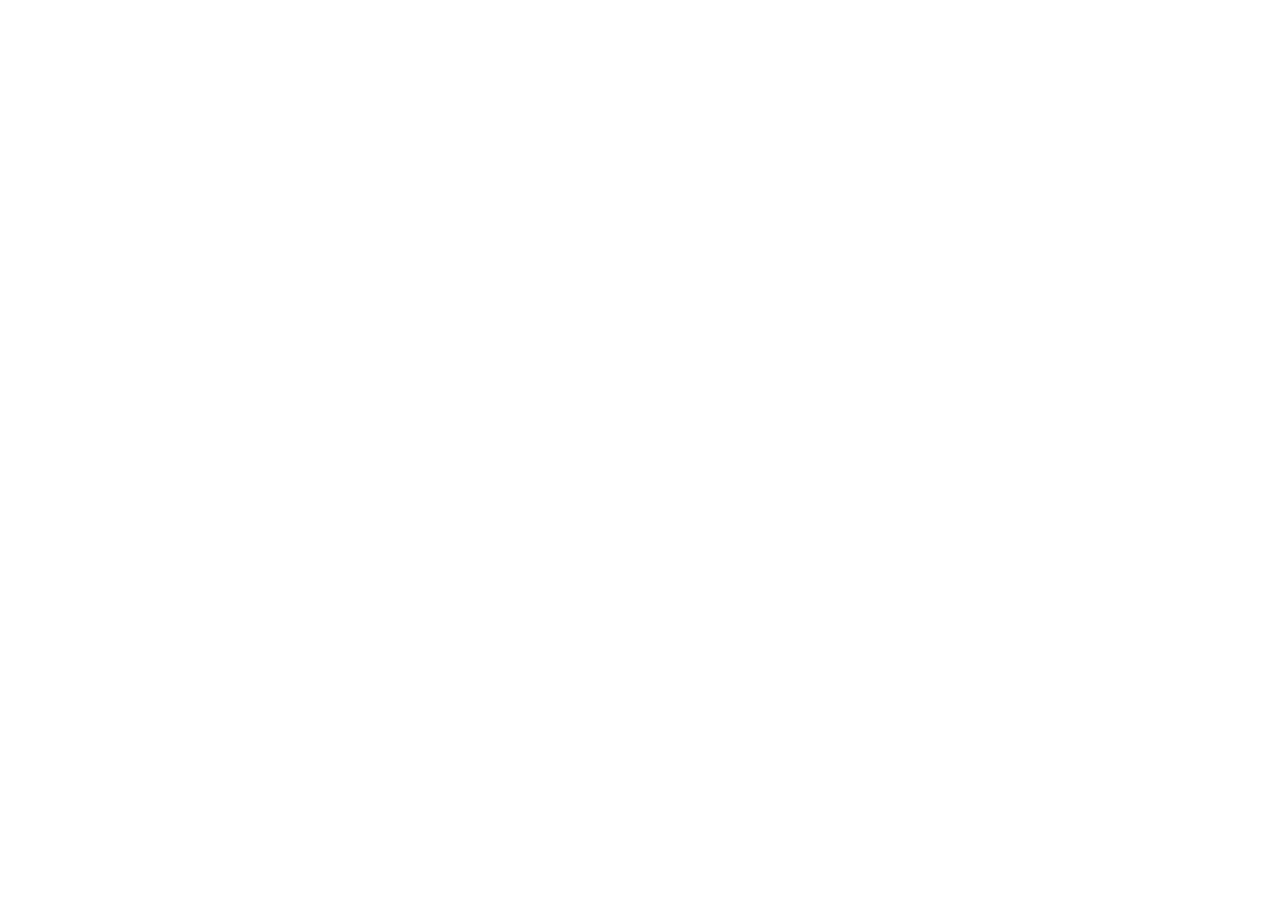
==== index.html @ 8953ec1f "feat: initialize CitaSmart Barber project Set up project structure with React, TypeScript, and Vite." ====
<!doctype html>
<html lang="es" class="scroll-smooth">
  <head>
    <meta charset="UTF-8" />
    <meta name="viewport" content="width=device-width, initial-scale=1.0" />
    <title>CitaSmart Barber - Barbería & Grooming de Autor</title>
    <meta name="description" content="Plantilla web premium de barbería y sistema de reserva guiada en directo con diseño Frosted Glassmorphism, catálogo de grooming y confirmación instantánea." />
    <meta property="og:title" content="CitaSmart Barber - Barbería & Grooming de Autor" />
    <meta property="og:description" content="Plantilla web premium de barbería y sistema de reserva guiada en directo con diseño Frosted Glassmorphism, catálogo de grooming y confirmación instantánea." />
    <meta property="og:type" content="website" />
    <meta name="twitter:card" content="summary_large_image" />
    <link rel="preconnect" href="https://fonts.googleapis.com">
    <link rel="preconnect" href="https://fonts.gstatic.com" crossorigin>
    <link href="https://fonts.googleapis.com/css2?family=Cinzel:wght@500;600;700;800;900&family=Playfair+Display:ital,wght@0,500;0,600;0,700;1,500;1,600&family=Plus+Jakarta+Sans:wght@300;400;500;600;700&display=swap" rel="stylesheet">
  </head>
  <body class="bg-[#08090b] text-[#e5e7eb] antialiased selection:bg-[#d4af37]/30 selection:text-[#fef3c7]">
    <div id="root"></div>
    <script type="module" src="/src/main.tsx"></script>
  </body>
</html>
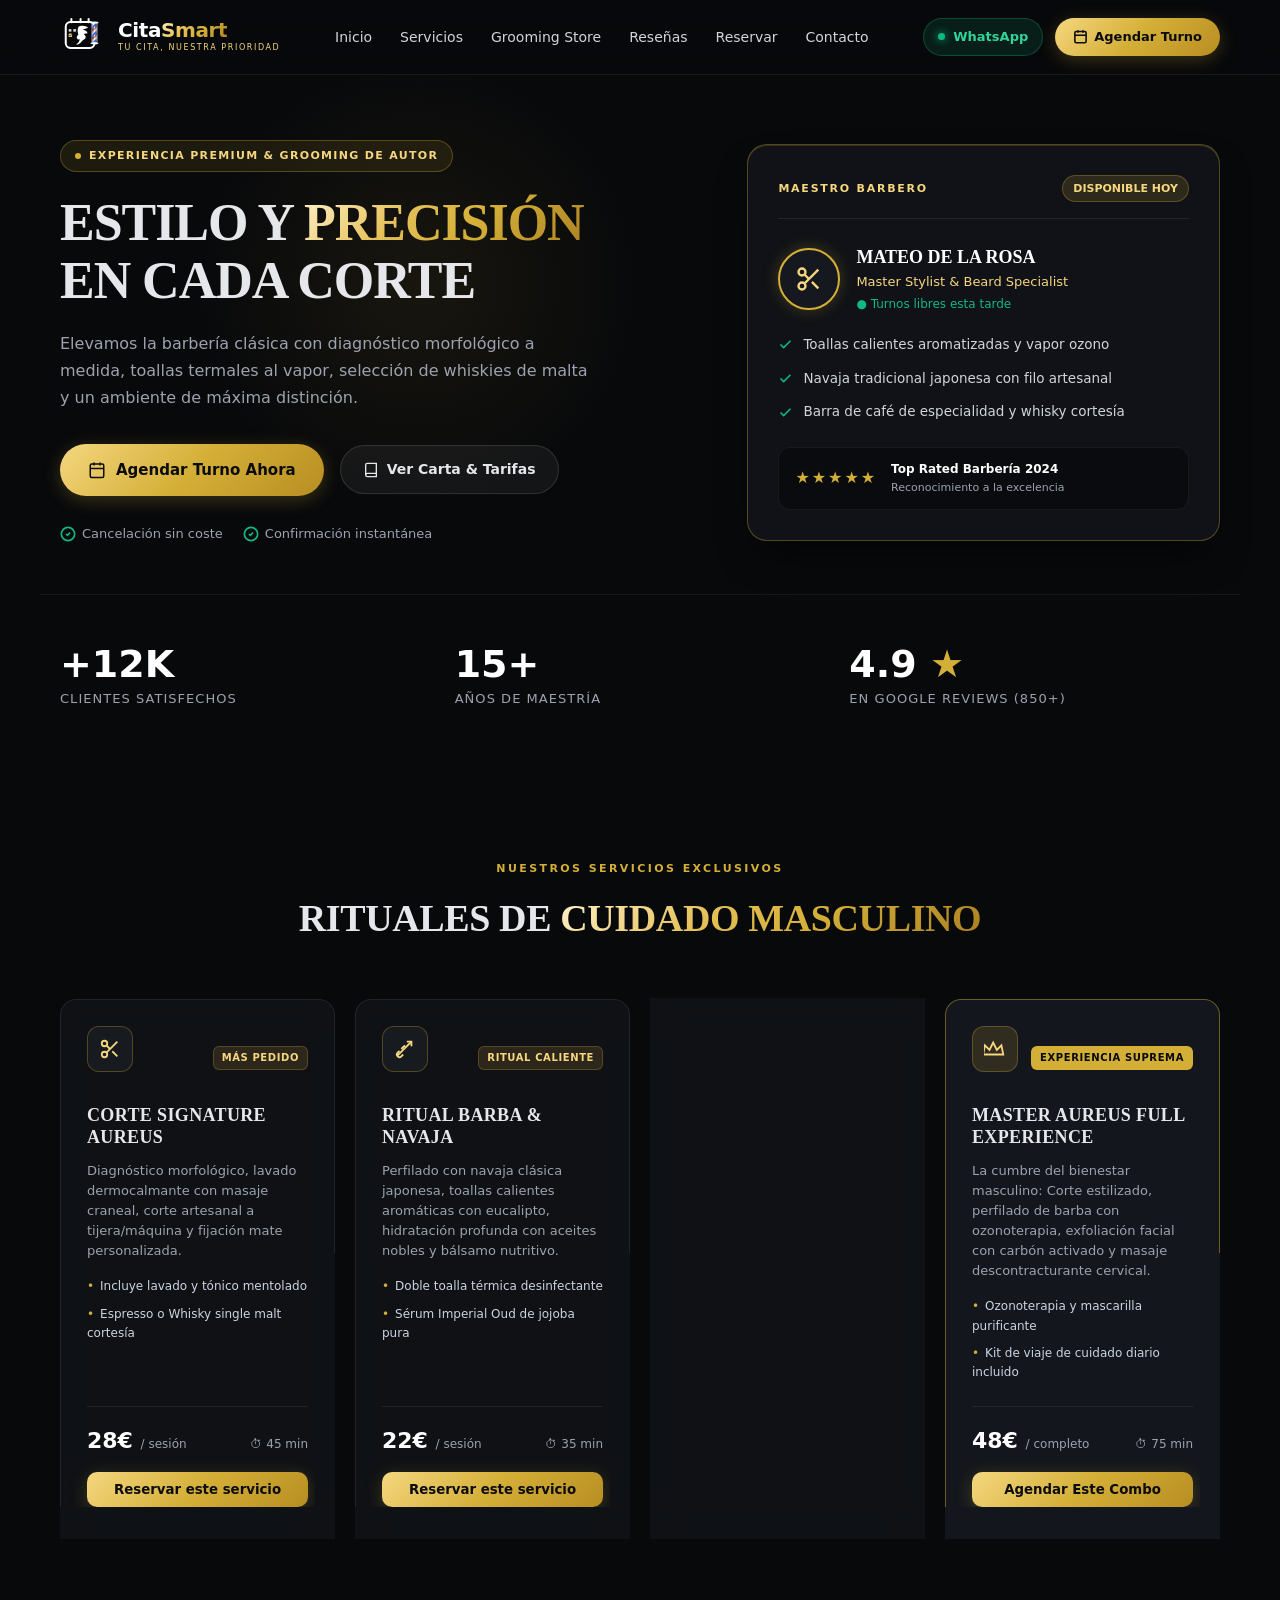
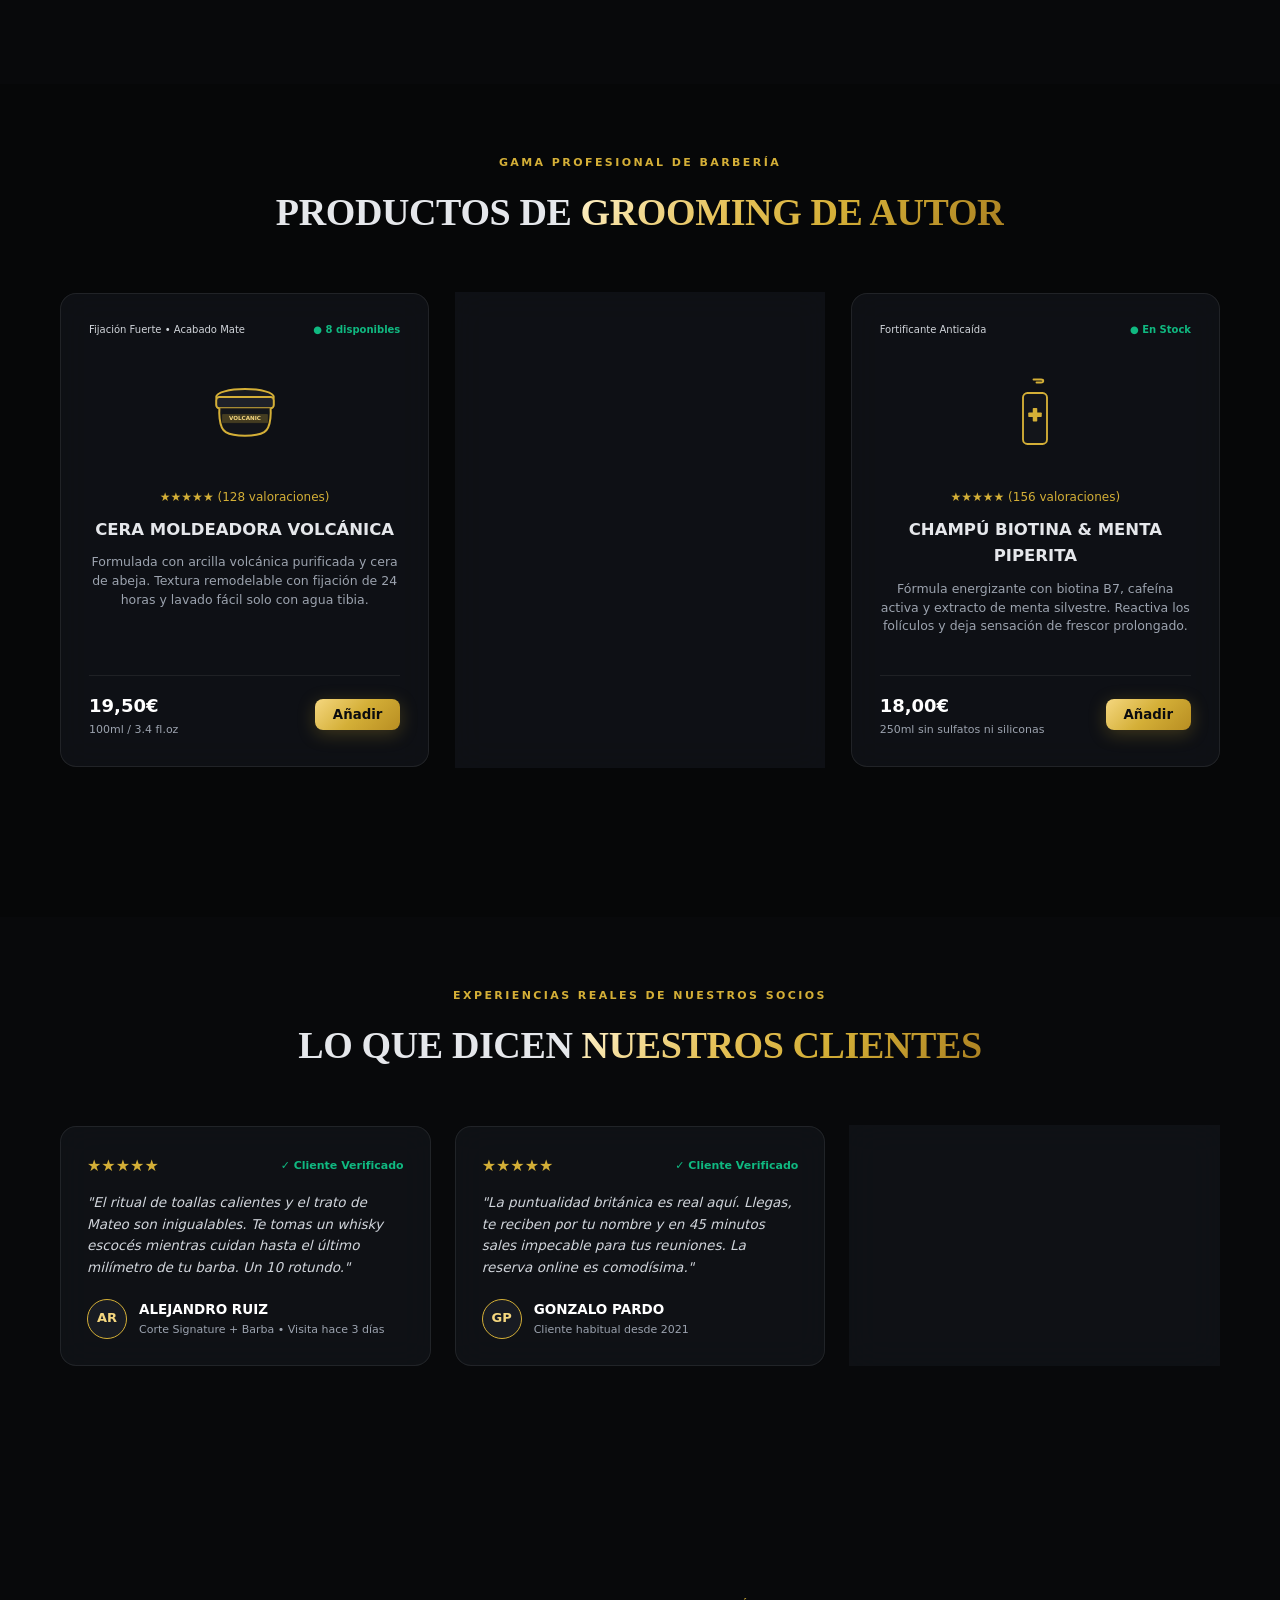
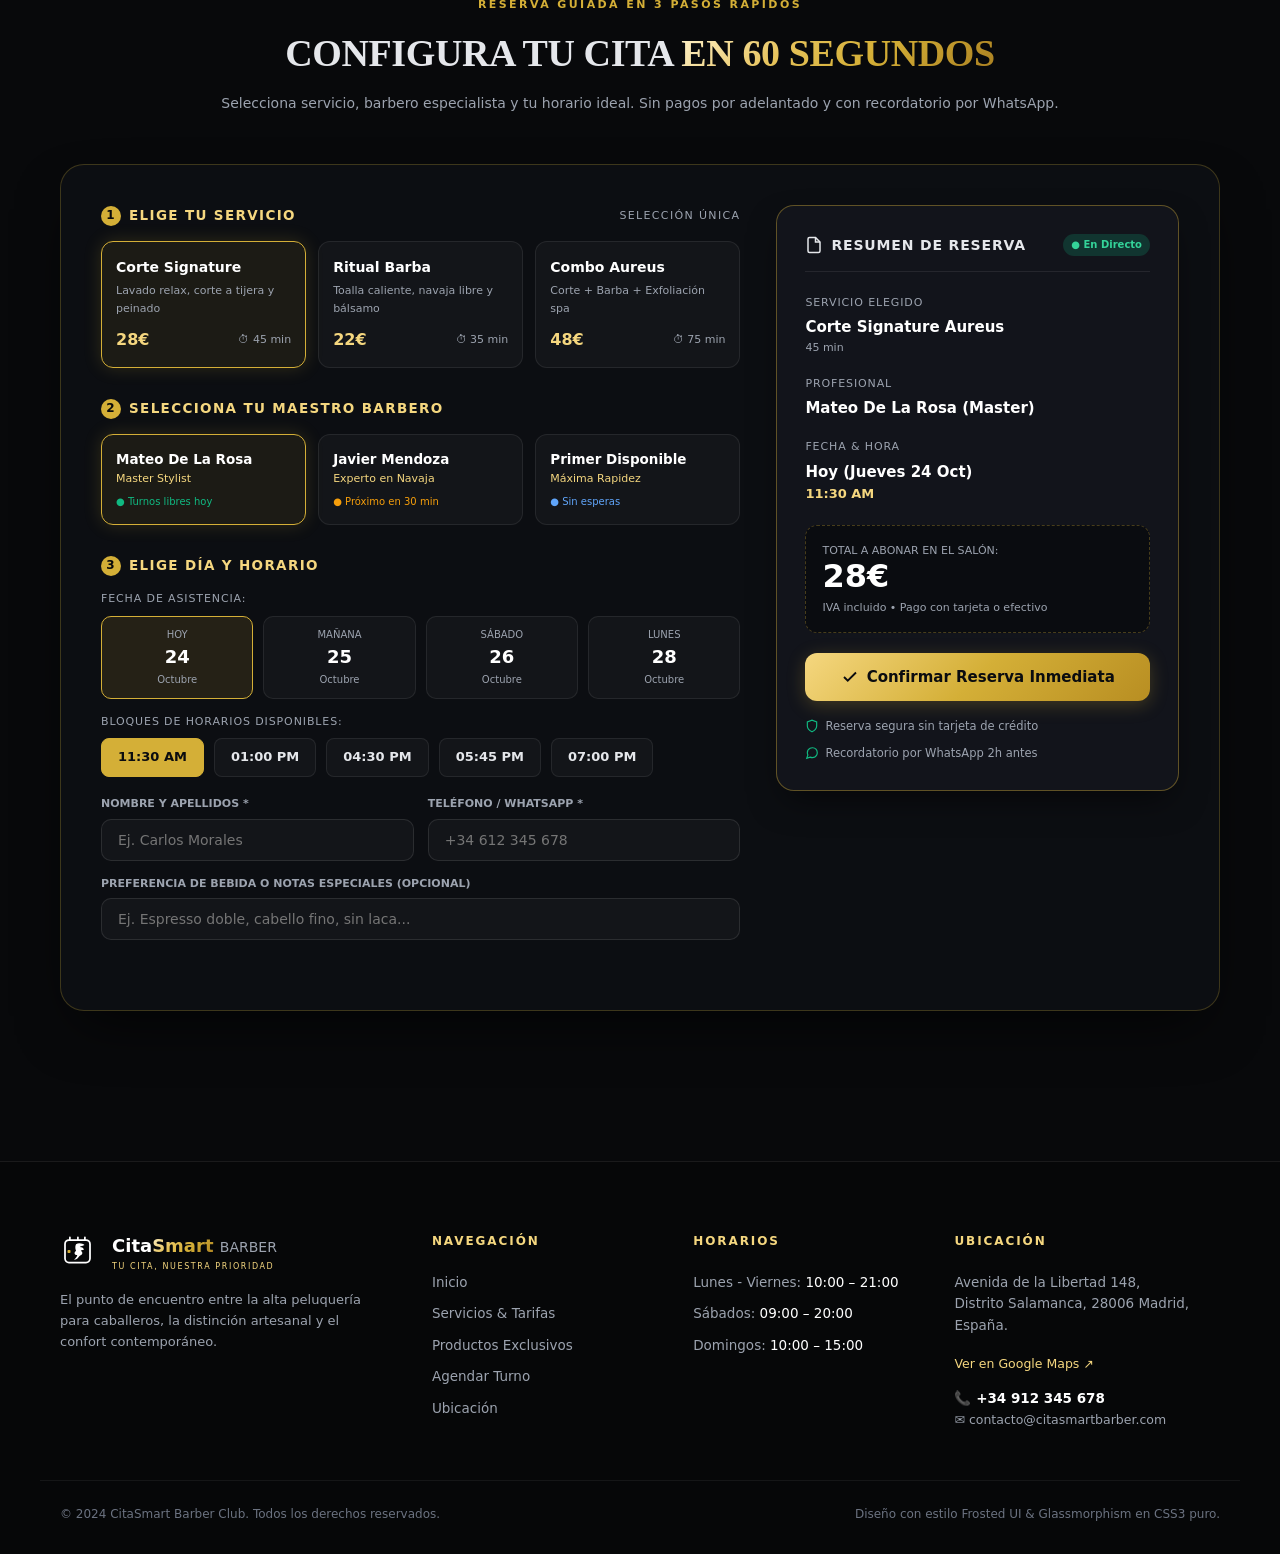
==== commit 09c0c81c: "Update index.html" ====
--- a/index.html
+++ b/index.html
@@ -1,21 +1,1686 @@
-<!doctype html>
+<!DOCTYPE html>
 <html lang="es" class="scroll-smooth">
-  <head>
-    <meta charset="UTF-8" />
-    <meta name="viewport" content="width=device-width, initial-scale=1.0" />
-    <title>CitaSmart Barber - Barbería & Grooming de Autor</title>
-    <meta name="description" content="Plantilla web premium de barbería y sistema de reserva guiada en directo con diseño Frosted Glassmorphism, catálogo de grooming y confirmación instantánea." />
-    <meta property="og:title" content="CitaSmart Barber - Barbería & Grooming de Autor" />
-    <meta property="og:description" content="Plantilla web premium de barbería y sistema de reserva guiada en directo con diseño Frosted Glassmorphism, catálogo de grooming y confirmación instantánea." />
-    <meta property="og:type" content="website" />
-    <meta name="twitter:card" content="summary_large_image" />
-    <link rel="preconnect" href="https://fonts.googleapis.com">
-    <link rel="preconnect" href="https://fonts.gstatic.com" crossorigin>
-    <link href="https://fonts.googleapis.com/css2?family=Cinzel:wght@500;600;700;800;900&family=Playfair+Display:ital,wght@0,500;0,600;0,700;1,500;1,600&family=Plus+Jakarta+Sans:wght@300;400;500;600;700&display=swap" rel="stylesheet">
-  </head>
-  <body class="bg-[#08090b] text-[#e5e7eb] antialiased selection:bg-[#d4af37]/30 selection:text-[#fef3c7]">
-    <div id="root"></div>
-    <script type="module" src="/src/main.tsx"></script>
-  </body>
+<head>
+  <meta charset="UTF-8" />
+  <meta name="viewport" content="width=device-width, initial-scale=1.0" />
+  <title>CitaSmart Barber - Barbería & Grooming de Autor</title>
+  <meta name="description" content="Plantilla web premium de barbería y sistema de reserva guiada en directo con diseño Frosted Glassmorphism, catálogo de grooming y confirmación instantánea." />
+
+  <!-- Google Fonts -->
+  <link rel="preconnect" href="https://fonts.googleapis.com">
+  <link rel="preconnect" href="https://fonts.gstatic.com" crossorigin>
+  <link href="https://fonts.googleapis.com/css2?family=Cinzel:wght@600;700;800&family=Playfair+Display:ital,wght@0,600;0,700;1,600&family=Plus+Jakarta+Sans:wght@300;400;500;600;700&display=swap" rel="stylesheet">
+
+  <style>
+    /* CSS Reset & Base */
+    *, *::before, *::after {
+      box-sizing: border-box;
+      margin: 0;
+      padding: 0;
+    }
+
+    :root {
+      --bg-dark: #08090b;
+      --card-bg: rgba(18, 20, 26, 0.75);
+      --card-border: rgba(255, 255, 255, 0.08);
+      --gold-primary: #d4af37;
+      --gold-light: #f5d77f;
+      --gold-dark: #aa8021;
+      --gold-border: rgba(212, 175, 55, 0.28);
+      --gold-glow: rgba(212, 175, 55, 0.2);
+      --text-main: #e5e7eb;
+      --text-muted: #9ca3af;
+      --accent-green: #10b981;
+    }
+
+    body {
+      background-color: var(--bg-dark);
+      color: var(--text-main);
+      font-family: 'Plus Jakarta Sans', system-ui, -apple-system, sans-serif;
+      line-height: 1.6;
+      overflow-x: hidden;
+      selection-background-color: rgba(212, 175, 55, 0.3);
+    }
+
+    h1, h2, h3, .font-serif {
+      font-family: 'Playfair Display', Georgia, serif;
+    }
+
+    .font-cinzel {
+      font-family: 'Cinzel', serif;
+    }
+
+    a {
+      color: inherit;
+      text-decoration: none;
+    }
+
+    button, input, select, textarea {
+      font-family: inherit;
+    }
+
+    /* Layout Containers */
+    .container {
+      width: 100%;
+      max-width: 1200px;
+      margin-left: auto;
+      margin-right: auto;
+      padding-left: 20px;
+      padding-right: 20px;
+    }
+
+    /* Gradients & Luxury Accents */
+    .text-gold {
+      color: var(--gold-light);
+    }
+
+    .text-gold-gradient {
+      background: linear-gradient(135deg, #fff2cc 0%, #e5c158 35%, #d4af37 60%, #aa8021 100%);
+      -webkit-background-clip: text;
+      -webkit-text-fill-color: transparent;
+    }
+
+    .bg-gold-btn {
+      background: linear-gradient(135deg, #f5d77f 0%, #d4af37 50%, #b88e22 100%);
+      color: #0b0c0f;
+      font-weight: 700;
+      transition: all 0.25s ease;
+      box-shadow: 0 4px 18px rgba(212, 175, 55, 0.25);
+    }
+    .bg-gold-btn:hover {
+      background: linear-gradient(135deg, #fae29c 0%, #e2be4b 50%, #c99c27 100%);
+      transform: translateY(-2px);
+      box-shadow: 0 8px 24px rgba(212, 175, 55, 0.4);
+    }
+
+    .glass-card {
+      background: var(--card-bg);
+      backdrop-filter: blur(16px);
+      -webkit-backdrop-filter: blur(16px);
+      border: 1px solid var(--card-border);
+      border-radius: 16px;
+      transition: all 0.3s cubic-bezier(0.16, 1, 0.3, 1);
+    }
+    .glass-card:hover {
+      border-color: rgba(212, 175, 55, 0.3);
+      box-shadow: 0 10px 30px -10px rgba(0, 0, 0, 0.8), 0 0 20px -5px rgba(212, 175, 55, 0.15);
+    }
+
+    .glass-card-active {
+      background: rgba(26, 29, 38, 0.85);
+      border: 1px solid rgba(212, 175, 55, 0.7);
+      box-shadow: 0 0 25px -4px rgba(212, 175, 55, 0.28);
+    }
+
+    /* Navigation */
+    .navbar {
+      position: fixed;
+      top: 0;
+      left: 0;
+      right: 0;
+      z-index: 100;
+      background: rgba(8, 9, 11, 0.82);
+      backdrop-filter: blur(18px);
+      -webkit-backdrop-filter: blur(18px);
+      border-bottom: 1px solid rgba(255, 255, 255, 0.07);
+      padding: 14px 0;
+    }
+
+    .nav-inner {
+      display: flex;
+      align-items: center;
+      justify-content: space-between;
+      gap: 20px;
+    }
+
+    .nav-links {
+      display: flex;
+      align-items: center;
+      gap: 28px;
+      list-style: none;
+    }
+
+    .nav-links a {
+      font-size: 14px;
+      font-weight: 500;
+      color: #d1d5db;
+      transition: color 0.2s;
+    }
+    .nav-links a:hover {
+      color: var(--gold-light);
+    }
+
+    .nav-actions {
+      display: flex;
+      align-items: center;
+      gap: 12px;
+    }
+
+    .whatsapp-pill {
+      display: inline-flex;
+      align-items: center;
+      gap: 8px;
+      padding: 8px 14px;
+      background: rgba(16, 185, 129, 0.12);
+      border: 1px solid rgba(16, 185, 129, 0.3);
+      border-radius: 9999px;
+      color: #34d399;
+      font-size: 13px;
+      font-weight: 600;
+      transition: all 0.2s;
+    }
+    .whatsapp-pill:hover {
+      background: rgba(16, 185, 129, 0.2);
+      border-color: rgba(16, 185, 129, 0.5);
+    }
+
+    .nav-cta-btn {
+      padding: 9px 18px;
+      border-radius: 9999px;
+      font-size: 13px;
+      cursor: pointer;
+      display: inline-flex;
+      align-items: center;
+      gap: 6px;
+      border: none;
+    }
+
+    /* Hero Section */
+    .hero-section {
+      padding-top: 140px;
+      padding-bottom: 80px;
+      position: relative;
+    }
+
+    .hero-glow-bg {
+      position: absolute;
+      top: 60px;
+      left: 15%;
+      width: 450px;
+      height: 450px;
+      background: radial-gradient(circle, rgba(212, 175, 55, 0.08) 0%, transparent 70%);
+      pointer-events: none;
+      z-index: 0;
+    }
+
+    .hero-grid {
+      display: grid;
+      grid-template-columns: 1.15fr 0.85fr;
+      gap: 48px;
+      align-items: center;
+      position: relative;
+      z-index: 1;
+    }
+
+    .badge-pill {
+      display: inline-flex;
+      align-items: center;
+      gap: 8px;
+      padding: 6px 14px;
+      background: rgba(212, 175, 55, 0.1);
+      border: 1px solid rgba(212, 175, 55, 0.3);
+      border-radius: 9999px;
+      font-size: 11px;
+      letter-spacing: 0.12em;
+      text-transform: uppercase;
+      font-weight: 700;
+      color: var(--gold-light);
+      margin-bottom: 22px;
+    }
+
+    .hero-title {
+      font-size: 52px;
+      line-height: 1.12;
+      font-weight: 700;
+      letter-spacing: -0.02em;
+      margin-bottom: 20px;
+      text-transform: uppercase;
+    }
+
+    .hero-subtitle {
+      font-size: 16px;
+      color: #9ca3af;
+      line-height: 1.7;
+      margin-bottom: 32px;
+      max-width: 540px;
+    }
+
+    .hero-actions {
+      display: flex;
+      flex-wrap: wrap;
+      align-items: center;
+      gap: 16px;
+      margin-bottom: 28px;
+    }
+
+    .btn-secondary {
+      background: rgba(255, 255, 255, 0.05);
+      border: 1px solid rgba(255, 255, 255, 0.12);
+      color: #e5e7eb;
+      padding: 12px 22px;
+      border-radius: 9999px;
+      font-size: 14px;
+      font-weight: 600;
+      display: inline-flex;
+      align-items: center;
+      gap: 8px;
+      transition: all 0.2s;
+      cursor: pointer;
+    }
+    .btn-secondary:hover {
+      background: rgba(255, 255, 255, 0.1);
+      border-color: rgba(212, 175, 55, 0.4);
+    }
+
+    .hero-guarantees {
+      display: flex;
+      flex-wrap: wrap;
+      gap: 20px;
+      font-size: 13px;
+      color: #9ca3af;
+    }
+    .hero-guarantees span {
+      display: inline-flex;
+      align-items: center;
+      gap: 6px;
+    }
+
+    /* Featured Barber Hero Card */
+    .barber-hero-card {
+      background: rgba(18, 20, 26, 0.85);
+      border: 1px solid rgba(212, 175, 55, 0.35);
+      border-radius: 20px;
+      padding: 30px;
+      box-shadow: 0 20px 40px -15px rgba(0,0,0,0.7), inset 0 1px 0 rgba(212, 175, 55, 0.2);
+    }
+
+    .barber-header {
+      display: flex;
+      justify-content: space-between;
+      align-items: center;
+      margin-bottom: 24px;
+      padding-bottom: 16px;
+      border-bottom: 1px solid rgba(255, 255, 255, 0.08);
+    }
+
+    .barber-profile {
+      display: flex;
+      align-items: center;
+      gap: 16px;
+      margin-bottom: 20px;
+    }
+
+    .barber-avatar {
+      width: 62px;
+      height: 62px;
+      border-radius: 50%;
+      background: #15181f;
+      border: 2px solid var(--gold-primary);
+      display: flex;
+      align-items: center;
+      justify-content: center;
+      color: var(--gold-light);
+      box-shadow: 0 0 16px rgba(212, 175, 55, 0.25);
+    }
+
+    .perks-list {
+      list-style: none;
+      display: flex;
+      flex-direction: column;
+      gap: 12px;
+      margin-bottom: 24px;
+      font-size: 13.5px;
+      color: #d1d5db;
+    }
+    .perks-list li {
+      display: flex;
+      align-items: center;
+      gap: 10px;
+    }
+
+    .rating-box {
+      background: rgba(0, 0, 0, 0.35);
+      border: 1px solid rgba(255, 255, 255, 0.06);
+      border-radius: 12px;
+      padding: 12px 16px;
+      display: flex;
+      align-items: center;
+      gap: 14px;
+    }
+
+    /* Metrics Row */
+    .metrics-row {
+      display: grid;
+      grid-template-columns: repeat(3, 1fr);
+      gap: 24px;
+      padding-top: 50px;
+      border-top: 1px solid rgba(255, 255, 255, 0.06);
+      margin-top: 50px;
+    }
+
+    .metric-item h4 {
+      font-size: 38px;
+      font-weight: 700;
+      color: #ffffff;
+      line-height: 1;
+      margin-bottom: 6px;
+    }
+    .metric-item p {
+      font-size: 13px;
+      color: #9ca3af;
+      text-transform: uppercase;
+      letter-spacing: 0.08em;
+    }
+
+    /* Section Headers */
+    .section-header {
+      text-align: center;
+      margin-bottom: 50px;
+    }
+    .section-kicker {
+      font-size: 11px;
+      letter-spacing: 0.22em;
+      text-transform: uppercase;
+      font-weight: 700;
+      color: var(--gold-primary);
+      margin-bottom: 10px;
+      display: block;
+    }
+    .section-title {
+      font-size: 38px;
+      font-weight: 700;
+      text-transform: uppercase;
+      letter-spacing: -0.01em;
+    }
+
+    /* Services Grid */
+    .services-grid {
+      display: grid;
+      grid-template-columns: repeat(4, 1fr);
+      gap: 20px;
+      margin-bottom: 80px;
+    }
+
+    .service-card {
+      padding: 26px;
+      display: flex;
+      flex-direction: column;
+      justify-content: space-between;
+      height: 100%;
+    }
+
+    .service-top-badge {
+      font-size: 10px;
+      padding: 3px 8px;
+      border-radius: 6px;
+      background: rgba(212, 175, 55, 0.15);
+      color: var(--gold-light);
+      font-weight: 600;
+      letter-spacing: 0.06em;
+      text-transform: uppercase;
+      border: 1px solid rgba(212, 175, 55, 0.25);
+    }
+
+    .service-icon-wrap {
+      width: 46px;
+      height: 46px;
+      border-radius: 12px;
+      background: rgba(255, 255, 255, 0.04);
+      border: 1px solid rgba(212, 175, 55, 0.3);
+      display: flex;
+      align-items: center;
+      justify-content: center;
+      color: var(--gold-light);
+      margin-bottom: 18px;
+    }
+
+    .service-name {
+      font-size: 18px;
+      font-weight: 700;
+      margin-bottom: 12px;
+      letter-spacing: 0.02em;
+      line-height: 1.25;
+    }
+
+    .service-desc {
+      font-size: 13px;
+      color: #9ca3af;
+      margin-bottom: 16px;
+      line-height: 1.55;
+    }
+
+    .service-perks {
+      list-style: none;
+      font-size: 12px;
+      color: #cbd5e1;
+      display: flex;
+      flex-direction: column;
+      gap: 8px;
+      margin-bottom: 24px;
+    }
+    .service-perks li::before {
+      content: "•";
+      color: var(--gold-primary);
+      margin-right: 6px;
+    }
+
+    .service-bottom {
+      border-top: 1px solid rgba(255, 255, 255, 0.07);
+      padding-top: 16px;
+      margin-top: auto;
+    }
+
+    .service-price-row {
+      display: flex;
+      justify-content: space-between;
+      align-items: baseline;
+      margin-bottom: 14px;
+    }
+    .service-price {
+      font-size: 22px;
+      font-weight: 700;
+      color: #ffffff;
+    }
+    .service-time {
+      font-size: 12px;
+      color: #9ca3af;
+    }
+
+    /* Products Section */
+    .products-grid {
+      display: grid;
+      grid-template-columns: repeat(3, 1fr);
+      gap: 26px;
+      margin-bottom: 80px;
+    }
+
+    .product-card {
+      padding: 28px;
+      display: flex;
+      flex-direction: column;
+      text-align: center;
+    }
+
+    .product-badges {
+      display: flex;
+      justify-content: space-between;
+      align-items: center;
+      font-size: 10px;
+      margin-bottom: 20px;
+    }
+
+    .product-visual {
+      height: 110px;
+      display: flex;
+      align-items: center;
+      justify-content: center;
+      margin-bottom: 20px;
+    }
+
+    .product-rating {
+      color: var(--gold-primary);
+      font-size: 12px;
+      margin-bottom: 10px;
+    }
+
+    .product-title {
+      font-size: 16.5px;
+      font-weight: 700;
+      margin-bottom: 10px;
+    }
+
+    .product-desc {
+      font-size: 12.5px;
+      color: #9ca3af;
+      margin-bottom: 20px;
+      line-height: 1.5;
+    }
+
+    .product-footer {
+      display: flex;
+      align-items: center;
+      justify-content: space-between;
+      border-top: 1px solid rgba(255, 255, 255, 0.07);
+      padding-top: 16px;
+      margin-top: auto;
+    }
+
+    /* Reviews Section */
+    .reviews-grid {
+      display: grid;
+      grid-template-columns: repeat(3, 1fr);
+      gap: 24px;
+      margin-bottom: 90px;
+    }
+
+    .review-card {
+      padding: 26px;
+    }
+
+    .review-top {
+      display: flex;
+      justify-content: space-between;
+      align-items: center;
+      margin-bottom: 14px;
+    }
+
+    .review-quote {
+      font-size: 13.5px;
+      color: #d1d5db;
+      font-style: italic;
+      line-height: 1.6;
+      margin-bottom: 20px;
+    }
+
+    .review-author {
+      display: flex;
+      align-items: center;
+      gap: 12px;
+    }
+
+    .author-badge {
+      width: 40px;
+      height: 40px;
+      border-radius: 50%;
+      background: #181b22;
+      border: 1px solid var(--gold-primary);
+      color: var(--gold-light);
+      font-weight: 700;
+      font-size: 13px;
+      display: flex;
+      align-items: center;
+      justify-content: center;
+    }
+
+    /* Booking Wizard Section */
+    .booking-wrapper {
+      padding: 40px;
+      border-radius: 24px;
+      background: rgba(14, 16, 21, 0.85);
+      border: 1px solid rgba(212, 175, 55, 0.25);
+      box-shadow: 0 25px 60px -20px rgba(0, 0, 0, 0.8);
+      margin-bottom: 80px;
+    }
+
+    .booking-grid {
+      display: grid;
+      grid-template-columns: 1.35fr 0.85fr;
+      gap: 36px;
+    }
+
+    .step-block {
+      margin-bottom: 30px;
+    }
+
+    .step-title {
+      font-size: 13.5px;
+      font-weight: 700;
+      letter-spacing: 0.1em;
+      text-transform: uppercase;
+      color: var(--gold-light);
+      margin-bottom: 14px;
+      display: flex;
+      align-items: center;
+      gap: 8px;
+    }
+
+    .choice-grid {
+      display: grid;
+      grid-template-columns: repeat(3, 1fr);
+      gap: 12px;
+    }
+
+    .choice-card {
+      padding: 14px;
+      border-radius: 12px;
+      background: rgba(255, 255, 255, 0.03);
+      border: 1px solid rgba(255, 255, 255, 0.08);
+      cursor: pointer;
+      transition: all 0.2s;
+    }
+    .choice-card:hover {
+      border-color: rgba(212, 175, 55, 0.4);
+      background: rgba(255, 255, 255, 0.05);
+    }
+    .choice-card.selected {
+      background: rgba(212, 175, 55, 0.08);
+      border-color: var(--gold-primary);
+      box-shadow: 0 0 18px rgba(212, 175, 55, 0.18);
+    }
+
+    .date-chips {
+      display: grid;
+      grid-template-columns: repeat(4, 1fr);
+      gap: 10px;
+      margin-bottom: 14px;
+    }
+
+    .date-chip {
+      padding: 10px;
+      text-align: center;
+      border-radius: 10px;
+      background: rgba(255, 255, 255, 0.03);
+      border: 1px solid rgba(255, 255, 255, 0.08);
+      cursor: pointer;
+      transition: all 0.2s;
+    }
+    .date-chip.selected {
+      background: rgba(212, 175, 55, 0.12);
+      border-color: var(--gold-primary);
+    }
+
+    .time-chips {
+      display: flex;
+      flex-wrap: wrap;
+      gap: 10px;
+    }
+
+    .time-chip {
+      padding: 8px 16px;
+      border-radius: 8px;
+      background: rgba(255, 255, 255, 0.03);
+      border: 1px solid rgba(255, 255, 255, 0.08);
+      font-size: 13px;
+      font-weight: 600;
+      cursor: pointer;
+      transition: all 0.2s;
+    }
+    .time-chip.selected {
+      background: var(--gold-primary);
+      color: #0b0c0f;
+      border-color: var(--gold-primary);
+    }
+
+    .form-inputs {
+      display: grid;
+      grid-template-columns: 1fr 1fr;
+      gap: 14px;
+      margin-top: 18px;
+    }
+    .form-inputs .full-width {
+      grid-column: span 2;
+    }
+
+    .form-input {
+      width: 100%;
+      background: rgba(255, 255, 255, 0.03);
+      border: 1px solid rgba(255, 255, 255, 0.1);
+      border-radius: 10px;
+      padding: 12px 16px;
+      color: #ffffff;
+      font-size: 14px;
+      transition: all 0.2s;
+    }
+    .form-input:focus {
+      outline: none;
+      border-color: var(--gold-primary);
+      background: rgba(255, 255, 255, 0.06);
+    }
+
+    /* Live Summary Card */
+    .summary-card {
+      background: rgba(19, 22, 29, 0.95);
+      border: 1px solid rgba(212, 175, 55, 0.4);
+      border-radius: 18px;
+      padding: 28px;
+      box-shadow: 0 15px 35px -10px rgba(0, 0, 0, 0.6);
+      position: sticky;
+      top: 100px;
+    }
+
+    .summary-header {
+      display: flex;
+      justify-content: space-between;
+      align-items: center;
+      margin-bottom: 22px;
+      padding-bottom: 14px;
+      border-bottom: 1px solid rgba(255, 255, 255, 0.08);
+    }
+
+    .summary-row {
+      margin-bottom: 18px;
+    }
+    .summary-row-label {
+      font-size: 11px;
+      text-transform: uppercase;
+      letter-spacing: 0.08em;
+      color: #9ca3af;
+      margin-bottom: 4px;
+    }
+    .summary-row-val {
+      font-size: 15px;
+      font-weight: 600;
+      color: #ffffff;
+    }
+
+    .summary-price-box {
+      background: rgba(0, 0, 0, 0.4);
+      border-radius: 12px;
+      padding: 16px;
+      margin: 20px 0;
+      border: 1px dashed rgba(212, 175, 55, 0.3);
+    }
+
+    /* Footer */
+    footer {
+      border-top: 1px solid rgba(255, 255, 255, 0.08);
+      background: #060708;
+      padding: 70px 0 30px;
+    }
+
+    .footer-grid {
+      display: grid;
+      grid-template-columns: 1.5fr 1fr 1fr 1.2fr;
+      gap: 40px;
+      margin-bottom: 50px;
+    }
+
+    .footer-col h5 {
+      font-size: 12px;
+      letter-spacing: 0.16em;
+      text-transform: uppercase;
+      font-weight: 700;
+      color: var(--gold-light);
+      margin-bottom: 20px;
+    }
+
+    .footer-links {
+      list-style: none;
+      display: flex;
+      flex-direction: column;
+      gap: 10px;
+      font-size: 13.5px;
+      color: #9ca3af;
+    }
+    .footer-links a:hover {
+      color: var(--gold-light);
+    }
+
+    /* Modal */
+    .modal-overlay {
+      position: fixed;
+      inset: 0;
+      background: rgba(0, 0, 0, 0.82);
+      backdrop-filter: blur(10px);
+      display: none;
+      align-items: center;
+      justify-content: center;
+      z-index: 1000;
+      padding: 20px;
+    }
+    .modal-overlay.open {
+      display: flex;
+    }
+
+    .modal-content {
+      background: #101217;
+      border: 1px solid rgba(212, 175, 55, 0.4);
+      border-radius: 20px;
+      max-width: 520px;
+      width: 100%;
+      padding: 34px;
+      box-shadow: 0 25px 50px -12px rgba(0, 0, 0, 0.85);
+      position: relative;
+    }
+
+    /* Responsive */
+    @media (max-width: 1024px) {
+      .hero-grid { grid-template-columns: 1fr; }
+      .services-grid { grid-template-columns: repeat(2, 1fr); }
+      .booking-grid { grid-template-columns: 1fr; }
+      .footer-grid { grid-template-columns: repeat(2, 1fr); }
+      .nav-links { display: none; }
+    }
+    @media (max-width: 640px) {
+      .services-grid, .products-grid, .reviews-grid { grid-template-columns: 1fr; }
+      .choice-grid { grid-template-columns: 1fr; }
+      .date-chips { grid-template-columns: repeat(2, 1fr); }
+      .hero-title { font-size: 34px; }
+      .form-inputs { grid-template-columns: 1fr; }
+      .form-inputs .full-width { grid-column: span 1; }
+      .footer-grid { grid-template-columns: 1fr; }
+    }
+  </style>
+</head>
+<body>
+
+  <!-- Fixed Luxury Navigation -->
+  <nav class="navbar">
+    <div class="container nav-inner">
+      <!-- CitaSmart Logo Emblem & Wordmark -->
+      <a href="#" style="display:flex; align-items:center; gap:12px;">
+        <svg viewBox="0 0 160 160" width="46" height="46" fill="none">
+          <defs>
+            <linearGradient id="navGold" x1="0" y1="0" x2="160" y2="160" gradientUnits="userSpaceOnUse">
+              <stop offset="0%" stop-color="#fff2cc" />
+              <stop offset="50%" stop-color="#d4af37" />
+              <stop offset="100%" stop-color="#997b24" />
+            </linearGradient>
+            <pattern id="navPole" width="20" height="20" patternTransform="rotate(45 0 0)" patternUnits="userSpaceOnUse">
+              <line x1="0" y1="0" x2="0" y2="20" stroke="#dc2626" stroke-width="6" />
+              <line x1="7" y1="0" x2="7" y2="20" stroke="#ffffff" stroke-width="4" />
+              <line x1="13" y1="0" x2="13" y2="20" stroke="#2563eb" stroke-width="6" />
+            </pattern>
+          </defs>
+          <rect x="20" y="28" width="100" height="90" rx="16" stroke="#ffffff" stroke-width="7" />
+          <rect x="36" y="14" width="7" height="18" rx="3.5" fill="#ffffff" />
+          <rect x="68" y="14" width="7" height="18" rx="3.5" fill="#ffffff" />
+          <rect x="96" y="14" width="7" height="18" rx="3.5" fill="#ffffff" />
+          <rect x="30" y="52" width="10" height="10" rx="2.5" fill="#ffffff" opacity="0.8" />
+          <rect x="46" y="52" width="10" height="10" rx="2.5" fill="#ffffff" opacity="0.8" />
+          <rect x="30" y="68" width="12" height="12" rx="3" fill="url(#navGold)" />
+          <path d="M33 74 L35.5 76.5 L40 71.5" stroke="#111317" stroke-width="2" stroke-linecap="round" />
+          <ellipse cx="120" cy="30" rx="14" ry="4" fill="#ffffff" />
+          <rect x="111" y="32" width="18" height="68" rx="4" fill="url(#navPole)" stroke="#ffffff" stroke-width="2" />
+          <ellipse cx="120" cy="102" rx="14" ry="4" fill="#ffffff" />
+          <path d="M 64 45 C 74 38, 92 42, 98 48 C 92 51, 84 52, 79 56 C 88 56, 96 61, 95 68 C 90 68, 86 67, 83 71 C 89 74, 91 80, 88 85 C 84 89, 78 91, 74 97 C 70 102, 65 106, 56 107 C 64 100, 68 94, 69 88 C 65 89, 61 88, 59 84 C 56 79, 61 74, 64 71 C 62 65, 59 55, 64 45 Z" fill="#ffffff" />
+        </svg>
+        <div>
+          <div style="font-size:20px; font-weight:800; line-height:1; letter-spacing:-0.02em;">
+            <span style="color:#ffffff;">Cita</span><span class="text-gold-gradient">Smart</span>
+          </div>
+          <div style="font-size:8px; text-transform:uppercase; letter-spacing:0.2em; color:var(--gold-light); margin-top:2px;">
+            Tu cita, nuestra prioridad
+          </div>
+        </div>
+      </a>
+
+      <!-- Menu links -->
+      <ul class="nav-links">
+        <li><a href="#hero">Inicio</a></li>
+        <li><a href="#servicios">Servicios</a></li>
+        <li><a href="#store">Grooming Store</a></li>
+        <li><a href="#resenas">Reseñas</a></li>
+        <li><a href="#reservar">Reservar</a></li>
+        <li><a href="#contacto">Contacto</a></li>
+      </ul>
+
+      <!-- Nav Actions -->
+      <div class="nav-actions">
+        <a href="https://wa.me/34912345678" target="_blank" class="whatsapp-pill">
+          <span style="width:7px; height:7px; border-radius:50%; background:#10b981; box-shadow:0 0 8px #10b981;"></span>
+          WhatsApp
+        </a>
+        <a href="#reservar" class="bg-gold-btn nav-cta-btn">
+          <svg width="15" height="15" viewBox="0 0 24 24" fill="none" stroke="currentColor" stroke-width="2.5"><rect x="3" y="4" width="18" height="18" rx="2"/><line x1="16" y1="2" x2="16" y2="6"/><line x1="8" y1="2" x2="8" y2="6"/><line x1="3" y1="10" x2="21" y2="10"/></svg>
+          Agendar Turno
+        </a>
+      </div>
+    </div>
+  </nav>
+
+  <!-- Hero Section -->
+  <header id="hero" class="hero-section">
+    <div class="hero-glow-bg"></div>
+    <div class="container hero-grid">
+      <!-- Left Column: Copy & CTAs -->
+      <div>
+        <div class="badge-pill">
+          <span style="width:6px; height:6px; border-radius:50%; background:var(--gold-primary);"></span>
+          Experiencia Premium & Grooming de Autor
+        </div>
+
+        <h1 class="hero-title">
+          Estilo y <span class="text-gold-gradient font-serif">Precisión</span><br/>
+          en Cada Corte
+        </h1>
+
+        <p class="hero-subtitle">
+          Elevamos la barbería clásica con diagnóstico morfológico a medida, toallas termales al vapor, selección de whiskies de malta y un ambiente de máxima distinción.
+        </p>
+
+        <div class="hero-actions">
+          <a href="#reservar" class="bg-gold-btn" style="padding:14px 28px; border-radius:9999px; font-size:15px; display:inline-flex; align-items:center; gap:10px;">
+            <svg width="18" height="18" viewBox="0 0 24 24" fill="none" stroke="currentColor" stroke-width="2"><rect x="3" y="4" width="18" height="18" rx="2"/><line x1="16" y1="2" x2="16" y2="6"/><line x1="8" y1="2" x2="8" y2="6"/><line x1="3" y1="10" x2="21" y2="10"/></svg>
+            Agendar Turno Ahora
+          </a>
+
+          <a href="#servicios" class="btn-secondary">
+            <svg width="16" height="16" viewBox="0 0 24 24" fill="none" stroke="currentColor" stroke-width="2"><path d="M4 19.5A2.5 2.5 0 0 1 6.5 17H20"/><path d="M6.5 2H20v20H6.5A2.5 2.5 0 0 1 4 19.5v-15A2.5 2.5 0 0 1 6.5 2z"/></svg>
+            Ver Carta & Tarifas
+          </a>
+        </div>
+
+        <div class="hero-guarantees">
+          <span>
+            <svg width="16" height="16" viewBox="0 0 24 24" fill="none" stroke="#10b981" stroke-width="2.5"><circle cx="12" cy="12" r="10"/><path d="m9 12 2 2 4-4"/></svg>
+            Cancelación sin coste
+          </span>
+          <span>
+            <svg width="16" height="16" viewBox="0 0 24 24" fill="none" stroke="#10b981" stroke-width="2.5"><circle cx="12" cy="12" r="10"/><path d="m9 12 2 2 4-4"/></svg>
+            Confirmación instantánea
+          </span>
+        </div>
+      </div>
+
+      <!-- Right Column: Featured Master Barber Card -->
+      <div class="barber-hero-card">
+        <div class="barber-header">
+          <span style="font-size:11px; letter-spacing:0.16em; font-weight:700; color:var(--gold-light); text-transform:uppercase;">
+            Maestro Barbero
+          </span>
+          <span style="font-size:11px; padding:4px 10px; background:rgba(212,175,55,0.15); border:1px solid rgba(212,175,55,0.3); border-radius:9999px; color:var(--gold-light); font-weight:700;">
+            DISPONIBLE HOY
+          </span>
+        </div>
+
+        <div class="barber-profile">
+          <div class="barber-avatar">
+            <svg width="28" height="28" viewBox="0 0 24 24" fill="none" stroke="currentColor" stroke-width="2"><circle cx="6" cy="6" r="3"/><circle cx="6" cy="18" r="3"/><line x1="20" y1="4" x2="8.12" y2="15.88"/><line x1="14.47" y1="14.48" x2="20" y2="20"/><line x1="8.12" y1="8.12" x2="12" y2="12"/></svg>
+          </div>
+          <div>
+            <h3 style="font-size:18px; font-weight:700; color:#ffffff;">MATEO DE LA ROSA</h3>
+            <p style="font-size:13px; color:var(--gold-light);">Master Stylist & Beard Specialist</p>
+            <p style="font-size:12px; color:#10b981; margin-top:2px;">● Turnos libres esta tarde</p>
+          </div>
+        </div>
+
+        <ul class="perks-list">
+          <li>
+            <svg width="15" height="15" viewBox="0 0 24 24" fill="none" stroke="#10b981" stroke-width="2.5"><polyline points="20 6 9 17 4 12"/></svg>
+            Toallas calientes aromatizadas y vapor ozono
+          </li>
+          <li>
+            <svg width="15" height="15" viewBox="0 0 24 24" fill="none" stroke="#10b981" stroke-width="2.5"><polyline points="20 6 9 17 4 12"/></svg>
+            Navaja tradicional japonesa con filo artesanal
+          </li>
+          <li>
+            <svg width="15" height="15" viewBox="0 0 24 24" fill="none" stroke="#10b981" stroke-width="2.5"><polyline points="20 6 9 17 4 12"/></svg>
+            Barra de café de especialidad y whisky cortesía
+          </li>
+        </ul>
+
+        <div class="rating-box">
+          <div style="color:var(--gold-primary); font-size:16px; letter-spacing:2px;">★★★★★</div>
+          <div>
+            <div style="font-size:12px; font-weight:700; color:#ffffff;">Top Rated Barbería 2024</div>
+            <div style="font-size:11px; color:#9ca3af;">Reconocimiento a la excelencia</div>
+          </div>
+        </div>
+      </div>
+    </div>
+
+    <!-- Metrics Row -->
+    <div class="container metrics-row">
+      <div class="metric-item">
+        <h4>+12K</h4>
+        <p>Clientes Satisfechos</p>
+      </div>
+      <div class="metric-item">
+        <h4>15+</h4>
+        <p>Años de Maestría</p>
+      </div>
+      <div class="metric-item">
+        <h4>4.9 <span style="color:var(--gold-primary);">★</span></h4>
+        <p>En Google Reviews (850+)</p>
+      </div>
+    </div>
+  </header>
+
+  <!-- Section: Servicios Exclusivos -->
+  <section id="servicios" style="padding: 70px 0;">
+    <div class="container">
+      <div class="section-header">
+        <span class="section-kicker">Nuestros Servicios Exclusivos</span>
+        <h2 class="section-title">Rituales de <span class="text-gold-gradient font-serif">Cuidado Masculino</span></h2>
+      </div>
+
+      <div class="services-grid">
+        <!-- Service 1 -->
+        <div class="glass-card service-card">
+          <div>
+            <div style="display:flex; justify-content:space-between; align-items:center; margin-bottom:14px;">
+              <div class="service-icon-wrap">
+                <svg width="22" height="22" viewBox="0 0 24 24" fill="none" stroke="currentColor" stroke-width="2"><circle cx="6" cy="6" r="3"/><circle cx="6" cy="18" r="3"/><line x1="20" y1="4" x2="8.12" y2="15.88"/><line x1="14.47" y1="14.48" x2="20" y2="20"/><line x1="8.12" y1="8.12" x2="12" y2="12"/></svg>
+              </div>
+              <span class="service-top-badge">Más pedido</span>
+            </div>
+            <h3 class="service-name">CORTE SIGNATURE AUREUS</h3>
+            <p class="service-desc">Diagnóstico morfológico, lavado dermocalmante con masaje craneal, corte artesanal a tijera/máquina y fijación mate personalizada.</p>
+            <ul class="service-perks">
+              <li>Incluye lavado y tónico mentolado</li>
+              <li>Espresso o Whisky single malt cortesía</li>
+            </ul>
+          </div>
+          <div class="service-bottom">
+            <div class="service-price-row">
+              <span class="service-price">28€ <span style="font-size:12px; font-weight:normal; color:#9ca3af;">/ sesión</span></span>
+              <span class="service-time">⏱ 45 min</span>
+            </div>
+            <button onclick="selectServiceInWizard('corte-signature')" class="bg-gold-btn" style="width:100%; padding:10px; border-radius:10px; border:none; cursor:pointer;">
+              Reservar este servicio
+            </button>
+          </div>
+        </div>
+
+        <!-- Service 2 -->
+        <div class="glass-card service-card">
+          <div>
+            <div style="display:flex; justify-content:space-between; align-items:center; margin-bottom:14px;">
+              <div class="service-icon-wrap">
+                <svg width="22" height="22" viewBox="0 0 24 24" fill="none" stroke="currentColor" stroke-width="2"><path d="M4 19L19 4"/><path d="M14 4h5v5"/><path d="M6 14l-2 2a2.8 2.8 0 004 4l2-2"/><path d="M8 12l4-4"/></svg>
+              </div>
+              <span class="service-top-badge">Ritual Caliente</span>
+            </div>
+            <h3 class="service-name">RITUAL BARBA & NAVAJA</h3>
+            <p class="service-desc">Perfilado con navaja clásica japonesa, toallas calientes aromáticas con eucalipto, hidratación profunda con aceites nobles y bálsamo nutritivo.</p>
+            <ul class="service-perks">
+              <li>Doble toalla térmica desinfectante</li>
+              <li>Sérum Imperial Oud de jojoba pura</li>
+            </ul>
+          </div>
+          <div class="service-bottom">
+            <div class="service-price-row">
+              <span class="service-price">22€ <span style="font-size:12px; font-weight:normal; color:#9ca3af;">/ sesión</span></span>
+              <span class="service-time">⏱ 35 min</span>
+            </div>
+            <button onclick="selectServiceInWizard('ritual-barba')" class="bg-gold-btn" style="width:100%; padding:10px; border-radius:10px; border:none; cursor:pointer;">
+              Reservar este servicio
+            </button>
+          </div>
+        </div>
+
+        <!-- Service 3 -->
+        <div class="glass-card service-card">
+          <div>
+            <div style="display:flex; justify-content:space-between; align-items:center; margin-bottom:14px;">
+              <div class="service-icon-wrap">
+                <svg width="22" height="22" viewBox="0 0 24 24" fill="none" stroke="currentColor" stroke-width="2"><path d="M18.5 2.5a2.121 2.121 0 0 1 3 3L12 15l-4 1 1-4 9.5-9.5z"/><path d="M3 21h18"/></svg>
+              </div>
+              <span class="service-top-badge">Sin Amoníaco</span>
+            </div>
+            <h3 class="service-name">TINTE & CAMUFLAJE GRIS</h3>
+            <p class="service-desc">Matización natural e imperceptible de canas para barba o cabello. Fórmulas orgánicas certificadas que rejuvenecen sin efecto tintado artificial.</p>
+            <ul class="service-perks">
+              <li>Tonalidades calibradas personalizadas</li>
+              <li>Tratamiento fijador con brillo natural</li>
+            </ul>
+          </div>
+          <div class="service-bottom">
+            <div class="service-price-row">
+              <span class="service-price">35€ <span style="font-size:12px; font-weight:normal; color:#9ca3af;">/ sesión</span></span>
+              <span class="service-time">⏱ 50 min</span>
+            </div>
+            <button onclick="selectServiceInWizard('tinte-camuflaje')" class="bg-gold-btn" style="width:100%; padding:10px; border-radius:10px; border:none; cursor:pointer;">
+              Reservar este servicio
+            </button>
+          </div>
+        </div>
+
+        <!-- Service 4 -->
+        <div class="glass-card service-card" style="border-color: rgba(212,175,55,0.45); background: rgba(22,25,32,0.85);">
+          <div>
+            <div style="display:flex; justify-content:space-between; align-items:center; margin-bottom:14px;">
+              <div class="service-icon-wrap" style="background:rgba(212,175,55,0.15);">
+                <svg width="22" height="22" viewBox="0 0 24 24" fill="none" stroke="currentColor" stroke-width="2"><path d="M3 18h18l-2-10-5 5-4-8-4 8-5-5-2 10z"/></svg>
+              </div>
+              <span class="service-top-badge" style="background:var(--gold-primary); color:#08090b; font-weight:800;">EXPERIENCIA SUPREMA</span>
+            </div>
+            <h3 class="service-name">MASTER AUREUS FULL EXPERIENCE</h3>
+            <p class="service-desc">La cumbre del bienestar masculino: Corte estilizado, perfilado de barba con ozonoterapia, exfoliación facial con carbón activado y masaje descontracturante cervical.</p>
+            <ul class="service-perks">
+              <li>Ozonoterapia y mascarilla purificante</li>
+              <li>Kit de viaje de cuidado diario incluido</li>
+            </ul>
+          </div>
+          <div class="service-bottom">
+            <div class="service-price-row">
+              <span class="service-price">48€ <span style="font-size:12px; font-weight:normal; color:#9ca3af;">/ completo</span></span>
+              <span class="service-time">⏱ 75 min</span>
+            </div>
+            <button onclick="selectServiceInWizard('master-aureus')" class="bg-gold-btn" style="width:100%; padding:10px; border-radius:10px; border:none; cursor:pointer;">
+              Agendar Este Combo
+            </button>
+          </div>
+        </div>
+      </div>
+    </div>
+  </section>
+
+  <!-- Section: Grooming Store -->
+  <section id="store" style="padding: 70px 0; background: rgba(0,0,0,0.25);">
+    <div class="container">
+      <div class="section-header">
+        <span class="section-kicker">Gama Profesional de Barbería</span>
+        <h2 class="section-title">Productos de <span class="text-gold-gradient font-serif">Grooming de Autor</span></h2>
+      </div>
+
+      <div class="products-grid">
+        <!-- Product 1 -->
+        <div class="glass-card product-card">
+          <div class="product-badges">
+            <span style="color:#d1d5db;">Fijación Fuerte • Acabado Mate</span>
+            <span style="color:#10b981; font-weight:600;">● 8 disponibles</span>
+          </div>
+          <div class="product-visual">
+            <svg viewBox="0 0 100 80" width="80" height="64" fill="none">
+              <ellipse cx="50" cy="20" rx="36" ry="10" stroke="#d4af37" stroke-width="2.5" fill="#181a20" />
+              <rect x="14" y="20" width="72" height="14" rx="4" stroke="#d4af37" stroke-width="2.5" fill="#1e2129" />
+              <path d="M18 34 C18 34, 16 58, 26 64 C36 70, 64 70, 74 64 C84 58, 82 34, 82 34" stroke="#d4af37" stroke-width="2.5" fill="#13151a" />
+              <path d="M22 42 H78 V52 H22 Z" fill="#d4af37" opacity="0.25" stroke="#d4af37" stroke-width="1.2" />
+              <text x="50" y="49" fill="#f5d77f" font-size="7" font-weight="bold" text-anchor="middle">VOLCANIC</text>
+            </svg>
+          </div>
+          <div class="product-rating">★★★★★ (128 valoraciones)</div>
+          <h4 class="product-title">CERA MOLDEADORA VOLCÁNICA</h4>
+          <p class="product-desc">Formulada con arcilla volcánica purificada y cera de abeja. Textura remodelable con fijación de 24 horas y lavado fácil solo con agua tibia.</p>
+          <div class="product-footer">
+            <div style="text-align:left;">
+              <div style="font-size:18px; font-weight:700; color:#ffffff;">19,50€</div>
+              <div style="font-size:11px; color:#9ca3af;">100ml / 3.4 fl.oz</div>
+            </div>
+            <button onclick="addToCart('Cera Moldeadora Volcánica', 19.5)" class="bg-gold-btn" style="padding:8px 18px; border-radius:8px; border:none; cursor:pointer;">
+              Añadir
+            </button>
+          </div>
+        </div>
+
+        <!-- Product 2 -->
+        <div class="glass-card product-card">
+          <div class="product-badges">
+            <span style="color:#d1d5db;">Nutrición & Densidad</span>
+            <span style="color:#10b981; font-weight:600;">● 5 disponibles</span>
+          </div>
+          <div class="product-visual">
+            <svg viewBox="0 0 80 100" width="60" height="75" fill="none">
+              <path d="M36 8 C36 4, 44 4, 44 8 L44 14 L36 14 Z" fill="#d4af37" />
+              <rect x="33" y="14" width="14" height="6" rx="2" stroke="#d4af37" stroke-width="2" fill="#1f222b" />
+              <path d="M35 28 C26 30, 24 38, 24 44 L24 82 C24 88, 30 92, 40 92 C50 92, 56 88, 56 82 L56 44 C56 38, 54 30, 45 28 Z" stroke="#d4af37" stroke-width="2.5" fill="#13151a" />
+              <rect x="29" y="50" width="22" height="24" rx="2" stroke="#d4af37" stroke-width="1.5" fill="#1a1d24" />
+              <text x="40" y="62" fill="#f5d77f" font-size="6" font-weight="bold" text-anchor="middle">OUD</text>
+            </svg>
+          </div>
+          <div class="product-rating">★★★★★ (94 valoraciones)</div>
+          <h4 class="product-title">ACEITE DE BARBA 'IMPERIAL OUD'</h4>
+          <p class="product-desc">Mezcla premium con aceite de argán virgen marroquí, macadamia y madera de agar oud. Hidrata la dermis bajo la barba y elimina el picor al instante.</p>
+          <div class="product-footer">
+            <div style="text-align:left;">
+              <div style="font-size:18px; font-weight:700; color:#ffffff;">24,00€</div>
+              <div style="font-size:11px; color:#9ca3af;">50ml con pipeta de cristal</div>
+            </div>
+            <button onclick="addToCart('Aceite de Barba Imperial Oud', 24.0)" class="bg-gold-btn" style="padding:8px 18px; border-radius:8px; border:none; cursor:pointer;">
+              Añadir
+            </button>
+          </div>
+        </div>
+
+        <!-- Product 3 -->
+        <div class="glass-card product-card">
+          <div class="product-badges">
+            <span style="color:#d1d5db;">Fortificante Anticaída</span>
+            <span style="color:#10b981; font-weight:600;">● En Stock</span>
+          </div>
+          <div class="product-visual">
+            <svg viewBox="0 0 80 100" width="60" height="75" fill="none">
+              <path d="M38 6 L48 6 C52 6, 52 10, 48 10 L42 10" stroke="#d4af37" stroke-width="2.5" stroke-linecap="round" />
+              <rect x="24" y="24" width="32" height="68" rx="6" stroke="#d4af37" stroke-width="2.5" fill="#13151a" />
+              <rect x="37" y="44" width="6" height="18" rx="1" fill="#d4af37" />
+              <rect x="31" y="50" width="18" height="6" rx="1" fill="#d4af37" />
+            </svg>
+          </div>
+          <div class="product-rating">★★★★★ (156 valoraciones)</div>
+          <h4 class="product-title">CHAMPÚ BIOTINA & MENTA PIPERITA</h4>
+          <p class="product-desc">Fórmula energizante con biotina B7, cafeína activa y extracto de menta silvestre. Reactiva los folículos y deja sensación de frescor prolongado.</p>
+          <div class="product-footer">
+            <div style="text-align:left;">
+              <div style="font-size:18px; font-weight:700; color:#ffffff;">18,00€</div>
+              <div style="font-size:11px; color:#9ca3af;">250ml sin sulfatos ni siliconas</div>
+            </div>
+            <button onclick="addToCart('Champú Biotina & Menta', 18.0)" class="bg-gold-btn" style="padding:8px 18px; border-radius:8px; border:none; cursor:pointer;">
+              Añadir
+            </button>
+          </div>
+        </div>
+      </div>
+    </div>
+  </section>
+
+  <!-- Section: Reseñas / Testimonios -->
+  <section id="resenas" style="padding: 70px 0;">
+    <div class="container">
+      <div class="section-header">
+        <span class="section-kicker">Experiencias Reales de Nuestros Socios</span>
+        <h2 class="section-title">Lo Que Dicen <span class="text-gold-gradient font-serif">Nuestros Clientes</span></h2>
+      </div>
+
+      <div class="reviews-grid">
+        <div class="glass-card review-card">
+          <div class="review-top">
+            <span style="color:var(--gold-primary);">★★★★★</span>
+            <span style="font-size:11px; color:#10b981; font-weight:600;">✓ Cliente Verificado</span>
+          </div>
+          <p class="review-quote">"El ritual de toallas calientes y el trato de Mateo son inigualables. Te tomas un whisky escocés mientras cuidan hasta el último milímetro de tu barba. Un 10 rotundo."</p>
+          <div class="review-author">
+            <div class="author-badge">AR</div>
+            <div>
+              <div style="font-size:13.5px; font-weight:700; color:#ffffff;">ALEJANDRO RUIZ</div>
+              <div style="font-size:11px; color:#9ca3af;">Corte Signature + Barba • Visita hace 3 días</div>
+            </div>
+          </div>
+        </div>
+
+        <div class="glass-card review-card">
+          <div class="review-top">
+            <span style="color:var(--gold-primary);">★★★★★</span>
+            <span style="font-size:11px; color:#10b981; font-weight:600;">✓ Cliente Verificado</span>
+          </div>
+          <p class="review-quote">"La puntualidad británica es real aquí. Llegas, te reciben por tu nombre y en 45 minutos sales impecable para tus reuniones. La reserva online es comodísima."</p>
+          <div class="review-author">
+            <div class="author-badge">GP</div>
+            <div>
+              <div style="font-size:13.5px; font-weight:700; color:#ffffff;">GONZALO PARDO</div>
+              <div style="font-size:11px; color:#9ca3af;">Cliente habitual desde 2021</div>
+            </div>
+          </div>
+        </div>
+
+        <div class="glass-card review-card">
+          <div class="review-top">
+            <span style="color:var(--gold-primary);">★★★★★</span>
+            <span style="font-size:11px; color:#10b981; font-weight:600;">✓ Cliente Verificado</span>
+          </div>
+          <p class="review-quote">"El Master Aureus Combo es una auténtica experiencia spa para hombre. Sales como nuevo física y mentalmente. Además compré el aceite Imperial Oud y dura meses."</p>
+          <div class="review-author">
+            <div class="author-badge">FS</div>
+            <div>
+              <div style="font-size:13.5px; font-weight:700; color:#ffffff;">FERNANDO SAINZ</div>
+              <div style="font-size:11px; color:#9ca3af;">Master Aureus Full Experience</div>
+            </div>
+          </div>
+        </div>
+      </div>
+    </div>
+  </section>
+
+  <!-- Interactive Booking Engine (Reserva Guiada) -->
+  <section id="reservar" style="padding: 70px 0;">
+    <div class="container">
+      <div class="section-header">
+        <span class="section-kicker">Reserva Guiada en 3 Pasos Rápidos</span>
+        <h2 class="section-title">Configura Tu Cita <span class="text-gold-gradient font-serif">En 60 Segundos</span></h2>
+        <p style="font-size:14px; color:#9ca3af; margin-top:8px;">Selecciona servicio, barbero especialista y tu horario ideal. Sin pagos por adelantado y con recordatorio por WhatsApp.</p>
+      </div>
+
+      <div class="booking-wrapper">
+        <div class="booking-grid">
+          <!-- Left: Selection Steps & Inputs -->
+          <div>
+            <!-- Step 1 -->
+            <div class="step-block">
+              <div class="step-title">
+                <span style="background:var(--gold-primary); color:#08090b; width:20px; height:20px; border-radius:50%; display:inline-flex; align-items:center; justify-content:center; font-size:12px;">1</span>
+                Elige Tu Servicio <span style="font-size:11px; color:#9ca3af; font-weight:normal; margin-left:auto;">Selección única</span>
+              </div>
+              <div class="choice-grid">
+                <div class="choice-card selected" id="svc-corte-signature" onclick="setService('corte-signature', 'Corte Signature', 28, 45)">
+                  <div style="font-size:14px; font-weight:700; color:#ffffff; margin-bottom:4px;">Corte Signature</div>
+                  <div style="font-size:11px; color:#9ca3af; margin-bottom:10px;">Lavado relax, corte a tijera y peinado</div>
+                  <div style="display:flex; justify-content:space-between; align-items:center;">
+                    <span style="font-size:16px; font-weight:700; color:var(--gold-light);">28€</span>
+                    <span style="font-size:11px; color:#9ca3af;">⏱ 45 min</span>
+                  </div>
+                </div>
+
+                <div class="choice-card" id="svc-ritual-barba" onclick="setService('ritual-barba', 'Ritual Barba', 22, 35)">
+                  <div style="font-size:14px; font-weight:700; color:#ffffff; margin-bottom:4px;">Ritual Barba</div>
+                  <div style="font-size:11px; color:#9ca3af; margin-bottom:10px;">Toalla caliente, navaja libre y bálsamo</div>
+                  <div style="display:flex; justify-content:space-between; align-items:center;">
+                    <span style="font-size:16px; font-weight:700; color:var(--gold-light);">22€</span>
+                    <span style="font-size:11px; color:#9ca3af;">⏱ 35 min</span>
+                  </div>
+                </div>
+
+                <div class="choice-card" id="svc-master-aureus" onclick="setService('master-aureus', 'Combo Aureus', 48, 75)">
+                  <div style="font-size:14px; font-weight:700; color:#ffffff; margin-bottom:4px;">Combo Aureus</div>
+                  <div style="font-size:11px; color:#9ca3af; margin-bottom:10px;">Corte + Barba + Exfoliación spa</div>
+                  <div style="display:flex; justify-content:space-between; align-items:center;">
+                    <span style="font-size:16px; font-weight:700; color:var(--gold-light);">48€</span>
+                    <span style="font-size:11px; color:#9ca3af;">⏱ 75 min</span>
+                  </div>
+                </div>
+              </div>
+            </div>
+
+            <!-- Step 2 -->
+            <div class="step-block">
+              <div class="step-title">
+                <span style="background:var(--gold-primary); color:#08090b; width:20px; height:20px; border-radius:50%; display:inline-flex; align-items:center; justify-content:center; font-size:12px;">2</span>
+                Selecciona Tu Maestro Barbero
+              </div>
+              <div class="choice-grid">
+                <div class="choice-card selected" id="barber-mateo" onclick="setBarber('Mateo De La Rosa (Master)', 'barber-mateo')">
+                  <div style="font-size:13.5px; font-weight:700; color:#ffffff;">Mateo De La Rosa</div>
+                  <div style="font-size:11px; color:var(--gold-light);">Master Stylist</div>
+                  <div style="font-size:10px; color:#10b981; margin-top:6px;">● Turnos libres hoy</div>
+                </div>
+
+                <div class="choice-card" id="barber-javier" onclick="setBarber('Javier Mendoza', 'barber-javier')">
+                  <div style="font-size:13.5px; font-weight:700; color:#ffffff;">Javier Mendoza</div>
+                  <div style="font-size:11px; color:var(--gold-light);">Experto en Navaja</div>
+                  <div style="font-size:10px; color:#f59e0b; margin-top:6px;">● Próximo en 30 min</div>
+                </div>
+
+                <div class="choice-card" id="barber-any" onclick="setBarber('Primer Disponible', 'barber-any')">
+                  <div style="font-size:13.5px; font-weight:700; color:#ffffff;">Primer Disponible</div>
+                  <div style="font-size:11px; color:var(--gold-light);">Máxima Rapidez</div>
+                  <div style="font-size:10px; color:#60a5fa; margin-top:6px;">● Sin esperas</div>
+                </div>
+              </div>
+            </div>
+
+            <!-- Step 3 -->
+            <div class="step-block">
+              <div class="step-title">
+                <span style="background:var(--gold-primary); color:#08090b; width:20px; height:20px; border-radius:50%; display:inline-flex; align-items:center; justify-content:center; font-size:12px;">3</span>
+                Elige Día y Horario
+              </div>
+              <div style="font-size:11px; text-transform:uppercase; letter-spacing:0.08em; color:#9ca3af; margin-bottom:8px;">Fecha de asistencia:</div>
+              <div class="date-chips">
+                <div class="date-chip selected" id="date-hoy" onclick="setDate('Hoy (Jueves 24 Oct)', 'date-hoy')">
+                  <div style="font-size:10px; color:#9ca3af;">HOY</div>
+                  <div style="font-size:18px; font-weight:700; color:#ffffff;">24</div>
+                  <div style="font-size:10px; color:#9ca3af;">Octubre</div>
+                </div>
+                <div class="date-chip" id="date-manana" onclick="setDate('Mañana (Viernes 25 Oct)', 'date-manana')">
+                  <div style="font-size:10px; color:#9ca3af;">MAÑANA</div>
+                  <div style="font-size:18px; font-weight:700; color:#ffffff;">25</div>
+                  <div style="font-size:10px; color:#9ca3af;">Octubre</div>
+                </div>
+                <div class="date-chip" id="date-sabado" onclick="setDate('Sábado 26 Octubre', 'date-sabado')">
+                  <div style="font-size:10px; color:#9ca3af;">SÁBADO</div>
+                  <div style="font-size:18px; font-weight:700; color:#ffffff;">26</div>
+                  <div style="font-size:10px; color:#9ca3af;">Octubre</div>
+                </div>
+                <div class="date-chip" id="date-lunes" onclick="setDate('Lunes 28 Octubre', 'date-lunes')">
+                  <div style="font-size:10px; color:#9ca3af;">LUNES</div>
+                  <div style="font-size:18px; font-weight:700; color:#ffffff;">28</div>
+                  <div style="font-size:10px; color:#9ca3af;">Octubre</div>
+                </div>
+              </div>
+
+              <div style="font-size:11px; text-transform:uppercase; letter-spacing:0.08em; color:#9ca3af; margin-bottom:8px;">Bloques de horarios disponibles:</div>
+              <div class="time-chips">
+                <div class="time-chip selected" onclick="setTime('11:30 AM', this)">11:30 AM</div>
+                <div class="time-chip" onclick="setTime('01:00 PM', this)">01:00 PM</div>
+                <div class="time-chip" onclick="setTime('04:30 PM', this)">04:30 PM</div>
+                <div class="time-chip" onclick="setTime('05:45 PM', this)">05:45 PM</div>
+                <div class="time-chip" onclick="setTime('07:00 PM', this)">07:00 PM</div>
+              </div>
+
+              <!-- Customer input fields -->
+              <div class="form-inputs">
+                <div>
+                  <label style="font-size:11px; font-weight:700; color:#9ca3af; display:block; margin-bottom:6px;">NOMBRE Y APELLIDOS *</label>
+                  <input type="text" id="cust-name" placeholder="Ej. Carlos Morales" class="form-input" required />
+                </div>
+                <div>
+                  <label style="font-size:11px; font-weight:700; color:#9ca3af; display:block; margin-bottom:6px;">TELÉFONO / WHATSAPP *</label>
+                  <input type="tel" id="cust-phone" placeholder="+34 612 345 678" class="form-input" required />
+                </div>
+                <div class="full-width">
+                  <label style="font-size:11px; font-weight:700; color:#9ca3af; display:block; margin-bottom:6px;">PREFERENCIA DE BEBIDA O NOTAS ESPECIALES (OPCIONAL)</label>
+                  <input type="text" id="cust-notes" placeholder="Ej. Espresso doble, cabello fino, sin laca..." class="form-input" />
+                </div>
+              </div>
+            </div>
+          </div>
+
+          <!-- Right: Live Sticky Summary -->
+          <div>
+            <div class="summary-card">
+              <div class="summary-header">
+                <div style="display:flex; align-items:center; gap:8px;">
+                  <svg width="18" height="18" viewBox="0 0 24 24" fill="none" stroke="currentColor" stroke-width="2"><path d="M14 2H6a2 2 0 0 0-2 2v16a2 2 0 0 0 2 2h12a2 2 0 0 0 2-2V8z"/><polyline points="14 2 14 8 20 8"/></svg>
+                  <span style="font-size:14px; font-weight:700; letter-spacing:0.06em; text-transform:uppercase;">Resumen de Reserva</span>
+                </div>
+                <span style="font-size:10px; padding:3px 8px; border-radius:9999px; background:rgba(16,185,129,0.2); color:#34d399; font-weight:700;">● En Directo</span>
+              </div>
+
+              <div class="summary-row">
+                <div class="summary-row-label">Servicio Elegido</div>
+                <div class="summary-row-val" id="sum-service">Corte Signature Aureus</div>
+                <div style="font-size:11px; color:#9ca3af;" id="sum-duration">45 min</div>
+              </div>
+
+              <div class="summary-row">
+                <div class="summary-row-label">Profesional</div>
+                <div class="summary-row-val" id="sum-barber">Mateo De La Rosa (Master)</div>
+              </div>
+
+              <div class="summary-row">
+                <div class="summary-row-label">Fecha & Hora</div>
+                <div class="summary-row-val" id="sum-date">Hoy (Jueves 24 Oct)</div>
+                <div style="font-size:13px; color:var(--gold-light); font-weight:700;" id="sum-time">11:30 AM</div>
+              </div>
+
+              <div class="summary-price-box">
+                <div style="font-size:11px; text-transform:uppercase; color:#9ca3af;">Total a abonar en el salón:</div>
+                <div style="font-size:32px; font-weight:800; color:#ffffff; line-height:1.1;" id="sum-price">28€</div>
+                <div style="font-size:11px; color:#9ca3af; margin-top:4px;">IVA incluido • Pago con tarjeta o efectivo</div>
+              </div>
+
+              <button onclick="confirmBooking()" class="bg-gold-btn" style="width:100%; padding:15px; border-radius:12px; font-size:15px; border:none; cursor:pointer; display:flex; align-items:center; justify-content:center; gap:8px;">
+                <svg width="18" height="18" viewBox="0 0 24 24" fill="none" stroke="currentColor" stroke-width="2.5"><polyline points="20 6 9 17 4 12"/></svg>
+                Confirmar Reserva Inmediata
+              </button>
+
+              <div style="margin-top:16px; font-size:11.5px; color:#9ca3af; display:flex; flex-direction:column; gap:8px;">
+                <div style="display:flex; align-items:center; gap:6px;">
+                  <svg width="14" height="14" viewBox="0 0 24 24" fill="none" stroke="#10b981" stroke-width="2"><path d="M12 22s8-4 8-10V5l-8-3-8 3v7c0 6 8 10 8 10z"/></svg>
+                  Reserva segura sin tarjeta de crédito
+                </div>
+                <div style="display:flex; align-items:center; gap:6px;">
+                  <svg width="14" height="14" viewBox="0 0 24 24" fill="none" stroke="#10b981" stroke-width="2"><path d="M21 11.5a8.38 8.38 0 0 1-.9 3.8 8.5 8.5 0 0 1-7.6 4.7 8.38 8.38 0 0 1-3.8-.9L3 21l1.9-5.7a8.38 8.38 0 0 1-.9-3.8 8.5 8.5 0 0 1 4.7-7.6 8.38 8.38 0 0 1 3.8-.9h.5a8.48 8.48 0 0 1 8 8v.5z"/></svg>
+                  Recordatorio por WhatsApp 2h antes
+                </div>
+              </div>
+            </div>
+          </div>
+        </div>
+      </div>
+    </div>
+  </section>
+
+  <!-- Footer -->
+  <footer id="contacto">
+    <div class="container footer-grid">
+      <!-- Col 1: Brand & Logo -->
+      <div>
+        <div style="display:flex; align-items:center; gap:12px; margin-bottom:16px;">
+          <svg viewBox="0 0 160 160" width="40" height="40" fill="none">
+            <rect x="20" y="28" width="100" height="90" rx="16" stroke="#ffffff" stroke-width="7" />
+            <rect x="36" y="14" width="7" height="18" rx="3.5" fill="#ffffff" />
+            <rect x="68" y="14" width="7" height="18" rx="3.5" fill="#ffffff" />
+            <rect x="96" y="14" width="7" height="18" rx="3.5" fill="#ffffff" />
+            <rect x="30" y="68" width="12" height="12" rx="3" fill="#d4af37" />
+            <path d="M 64 45 C 74 38, 92 42, 98 48 C 92 51, 84 52, 79 56 C 88 56, 96 61, 95 68 C 90 68, 86 67, 83 71 C 89 74, 91 80, 88 85 C 84 89, 78 91, 74 97 C 70 102, 65 106, 56 107 C 64 100, 68 94, 69 88 C 65 89, 61 88, 59 84 C 56 79, 61 74, 64 71 C 62 65, 59 55, 64 45 Z" fill="#ffffff" />
+          </svg>
+          <div>
+            <div style="font-size:18px; font-weight:800;"><span style="color:#ffffff;">Cita</span><span class="text-gold-gradient">Smart</span> <span style="font-size:14px; font-weight:500; color:#9ca3af;">BARBER</span></div>
+            <div style="font-size:8px; text-transform:uppercase; letter-spacing:0.2em; color:var(--gold-light);">Tu cita, nuestra prioridad</div>
+          </div>
+        </div>
+        <p style="font-size:13px; color:#9ca3af; line-height:1.6; max-width:320px;">
+          El punto de encuentro entre la alta peluquería para caballeros, la distinción artesanal y el confort contemporáneo.
+        </p>
+      </div>
+
+      <!-- Col 2: Navigation -->
+      <div class="footer-col">
+        <h5>Navegación</h5>
+        <ul class="footer-links">
+          <li><a href="#hero">Inicio</a></li>
+          <li><a href="#servicios">Servicios & Tarifas</a></li>
+          <li><a href="#store">Productos Exclusivos</a></li>
+          <li><a href="#reservar">Agendar Turno</a></li>
+          <li><a href="#contacto">Ubicación</a></li>
+        </ul>
+      </div>
+
+      <!-- Col 3: Horarios -->
+      <div class="footer-col">
+        <h5>Horarios</h5>
+        <ul class="footer-links">
+          <li>Lunes - Viernes: <span style="color:#ffffff;">10:00 – 21:00</span></li>
+          <li>Sábados: <span style="color:#ffffff;">09:00 – 20:00</span></li>
+          <li>Domingos: <span style="color:#ffffff;">10:00 – 15:00</span></li>
+        </ul>
+      </div>
+
+      <!-- Col 4: Ubicación & Contacto -->
+      <div class="footer-col">
+        <h5>Ubicación</h5>
+        <div style="font-size:13.5px; color:#9ca3af; line-height:1.6; margin-bottom:14px;">
+          Avenida de la Libertad 148,<br/>
+          Distrito Salamanca, 28006 Madrid, España.
+        </div>
+        <a href="https://maps.google.com" target="_blank" style="font-size:12.5px; color:var(--gold-light); display:inline-flex; align-items:center; gap:6px; margin-bottom:8px;">
+          Ver en Google Maps ↗
+        </a>
+        <div style="font-size:13.5px; color:#ffffff; font-weight:600; margin-top:6px;">
+          📞 +34 912 345 678
+        </div>
+        <div style="font-size:12.5px; color:#9ca3af;">
+          ✉ contacto@citasmartbarber.com
+        </div>
+      </div>
+    </div>
+
+    <!-- Copyright -->
+    <div class="container" style="border-top:1px solid rgba(255,255,255,0.06); padding-top:24px; display:flex; flex-wrap:wrap; justify-content:space-between; align-items:center; font-size:12px; color:#6b7280; gap:12px;">
+      <div>© 2024 CitaSmart Barber Club. Todos los derechos reservados.</div>
+      <div>Diseño con estilo Frosted UI & Glassmorphism en CSS3 puro.</div>
+    </div>
+  </footer>
+
+  <!-- Confirmation Modal -->
+  <div class="modal-overlay" id="booking-modal">
+    <div class="modal-content">
+      <div style="text-align:center; margin-bottom:20px;">
+        <div style="width:60px; height:60px; border-radius:50%; background:rgba(16,185,129,0.15); border:2px solid #10b981; color:#10b981; display:inline-flex; align-items:center; justify-content:center; font-size:28px; margin-bottom:12px;">
+          ✓
+        </div>
+        <h3 style="font-size:22px; font-weight:700; color:#ffffff;">¡Cita Reservada con Éxito!</h3>
+        <p style="font-size:13px; color:#9ca3af; margin-top:4px;">Tu turno ha sido confirmado en nuestra agenda.</p>
+      </div>
+
+      <div style="background:rgba(255,255,255,0.03); border:1px dashed rgba(212,175,55,0.4); border-radius:14px; padding:16px; margin-bottom:20px; font-size:13.5px;">
+        <div style="display:flex; justify-content:space-between; margin-bottom:8px;">
+          <span style="color:#9ca3af;">Localizador:</span>
+          <span style="font-weight:700; color:var(--gold-light);" id="modal-code">#CS-9842</span>
+        </div>
+        <div style="display:flex; justify-content:space-between; margin-bottom:8px;">
+          <span style="color:#9ca3af;">Servicio:</span>
+          <span style="font-weight:600; color:#ffffff;" id="modal-service">Corte Signature</span>
+        </div>
+        <div style="display:flex; justify-content:space-between; margin-bottom:8px;">
+          <span style="color:#9ca3af;">Especialista:</span>
+          <span style="font-weight:600; color:#ffffff;" id="modal-barber">Mateo De La Rosa</span>
+        </div>
+        <div style="display:flex; justify-content:space-between; margin-bottom:8px;">
+          <span style="color:#9ca3af;">Fecha & Hora:</span>
+          <span style="font-weight:600; color:#ffffff;" id="modal-datetime">Hoy - 11:30 AM</span>
+        </div>
+        <div style="display:flex; justify-content:space-between; border-top:1px solid rgba(255,255,255,0.06); padding-top:8px;">
+          <span style="color:#9ca3af;">Total en salón:</span>
+          <span style="font-size:16px; font-weight:700; color:#ffffff;" id="modal-price">28€</span>
+        </div>
+      </div>
+
+      <a id="modal-wa-btn" href="#" target="_blank" class="bg-gold-btn" style="display:flex; align-items:center; justify-content:center; gap:8px; padding:14px; border-radius:10px; font-size:14px; width:100%; margin-bottom:10px;">
+        📲 Abrir Recordatorio en WhatsApp
+      </a>
+      <button onclick="closeModal()" style="width:100%; padding:10px; background:transparent; border:1px solid rgba(255,255,255,0.15); border-radius:10px; color:#9ca3af; font-size:13px; cursor:pointer;">
+        Cerrar Ventana
+      </button>
+    </div>
+  </div>
+
+  <!-- Standalone Interactive JavaScript Engine -->
+  <script>
+    let currentService = { id: 'corte-signature', name: 'Corte Signature Aureus', price: 28, duration: 45 };
+    let currentBarber = 'Mateo De La Rosa (Master)';
+    let currentDate = 'Hoy (Jueves 24 Oct)';
+    let currentTime = '11:30 AM';
+
+    function setService(id, name, price, duration) {
+      currentService = { id, name, price, duration };
+      document.querySelectorAll('.choice-card[id^="svc-"]').forEach(el => el.classList.remove('selected'));
+      const activeEl = document.getElementById('svc-' + id);
+      if (activeEl) activeEl.classList.add('selected');
+
+      document.getElementById('sum-service').innerText = name;
+      document.getElementById('sum-duration').innerText = duration + ' min';
+      document.getElementById('sum-price').innerText = price + '€';
+    }
+
+    function selectServiceInWizard(id) {
+      const target = document.getElementById('reservar');
+      if (target) target.scrollIntoView({ behavior: 'smooth' });
+      if (id === 'corte-signature') setService('corte-signature', 'Corte Signature Aureus', 28, 45);
+      if (id === 'ritual-barba') setService('ritual-barba', 'Ritual Barba & Navaja', 22, 35);
+      if (id === 'tinte-camuflaje') setService('tinte-camuflaje', 'Tinte & Camuflaje Gris', 35, 50);
+      if (id === 'master-aureus') setService('master-aureus', 'Combo Aureus Full Experience', 48, 75);
+    }
+
+    function setBarber(name, cardId) {
+      currentBarber = name;
+      document.querySelectorAll('.choice-card[id^="barber-"]').forEach(el => el.classList.remove('selected'));
+      const active = document.getElementById(cardId);
+      if (active) active.classList.add('selected');
+      document.getElementById('sum-barber').innerText = name;
+    }
+
+    function setDate(dateStr, chipId) {
+      currentDate = dateStr;
+      document.querySelectorAll('.date-chip').forEach(el => el.classList.remove('selected'));
+      const active = document.getElementById(chipId);
+      if (active) active.classList.add('selected');
+      document.getElementById('sum-date').innerText = dateStr;
+    }
+
+    function setTime(timeStr, el) {
+      currentTime = timeStr;
+      document.querySelectorAll('.time-chip').forEach(c => c.classList.remove('selected'));
+      el.classList.add('selected');
+      document.getElementById('sum-time').innerText = timeStr;
+    }
+
+    function addToCart(productName, price) {
+      alert('✓ ' + productName + ' (' + price.toFixed(2) + '€) añadido a tu bolsa de grooming.');
+    }
+
+    function confirmBooking() {
+      const name = document.getElementById('cust-name').value.trim() || 'Cliente';
+      const phone = document.getElementById('cust-phone').value.trim() || 'No especificado';
+      const notes = document.getElementById('cust-notes').value.trim() || 'Ninguna';
+
+      const code = '#CS-' + Math.floor(1000 + Math.random() * 9000);
+      document.getElementById('modal-code').innerText = code;
+      document.getElementById('modal-service').innerText = currentService.name;
+      document.getElementById('modal-barber').innerText = currentBarber;
+      document.getElementById('modal-datetime').innerText = currentDate + ' - ' + currentTime;
+      document.getElementById('modal-price').innerText = currentService.price + '€';
+
+      // WhatsApp link generator
+      const waText = encodeURIComponent(
+        '¡Hola CitaSmart Barber! Deseo confirmar mi turno:\n\n' +
+        '✂ Localizador: ' + code + '\n' +
+        '👤 Cliente: ' + name + '\n' +
+        '💈 Servicio: ' + currentService.name + ' (' + currentService.price + '€)\n' +
+        '🧔 Barbero: ' + currentBarber + '\n' +
+        '📅 Fecha/Hora: ' + currentDate + ' a las ' + currentTime + '\n' +
+        '📝 Notas: ' + notes + '\n\n¡Muchas gracias!'
+      );
+      document.getElementById('modal-wa-btn').href = 'https://wa.me/34912345678?text=' + waText;
+
+      document.getElementById('booking-modal').classList.add('open');
+    }
+
+    function closeModal() {
+      document.getElementById('booking-modal').classList.remove('open');
+    }
+  </script>
+</body>
 </html>
 
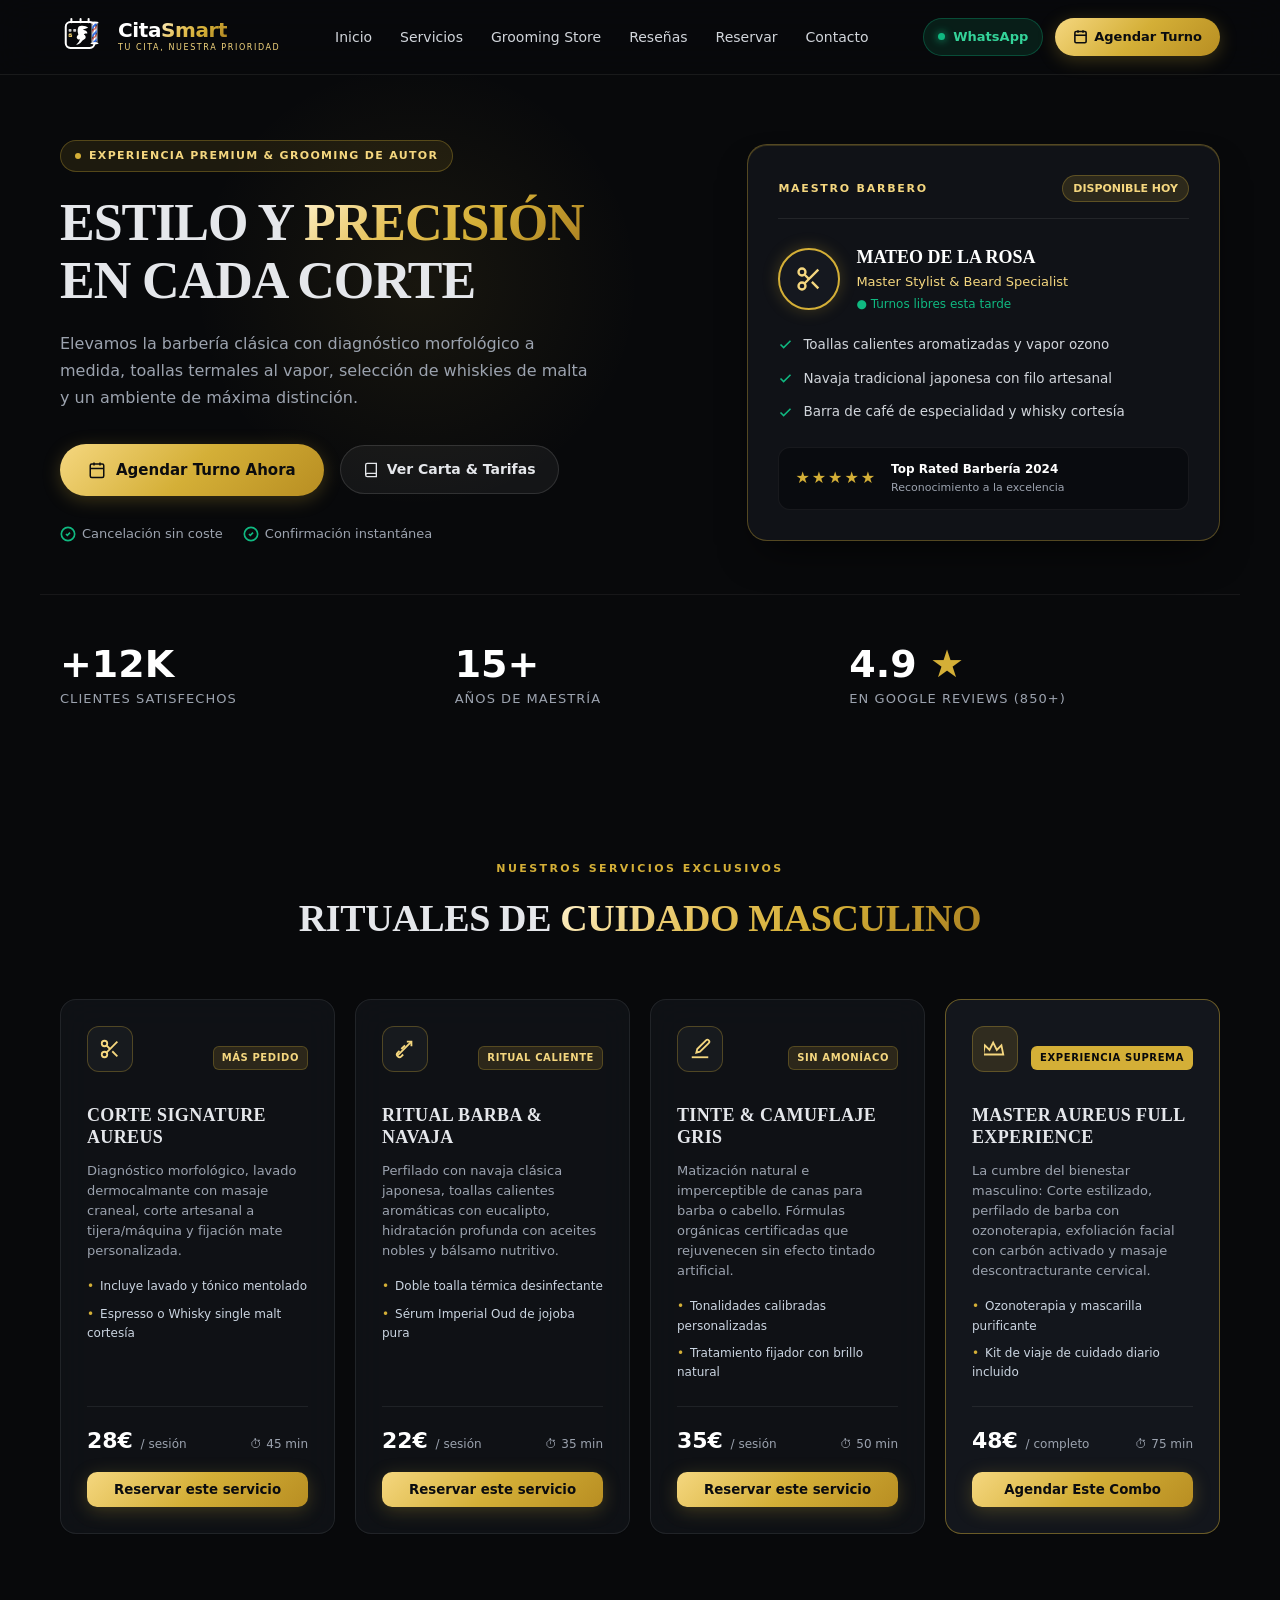
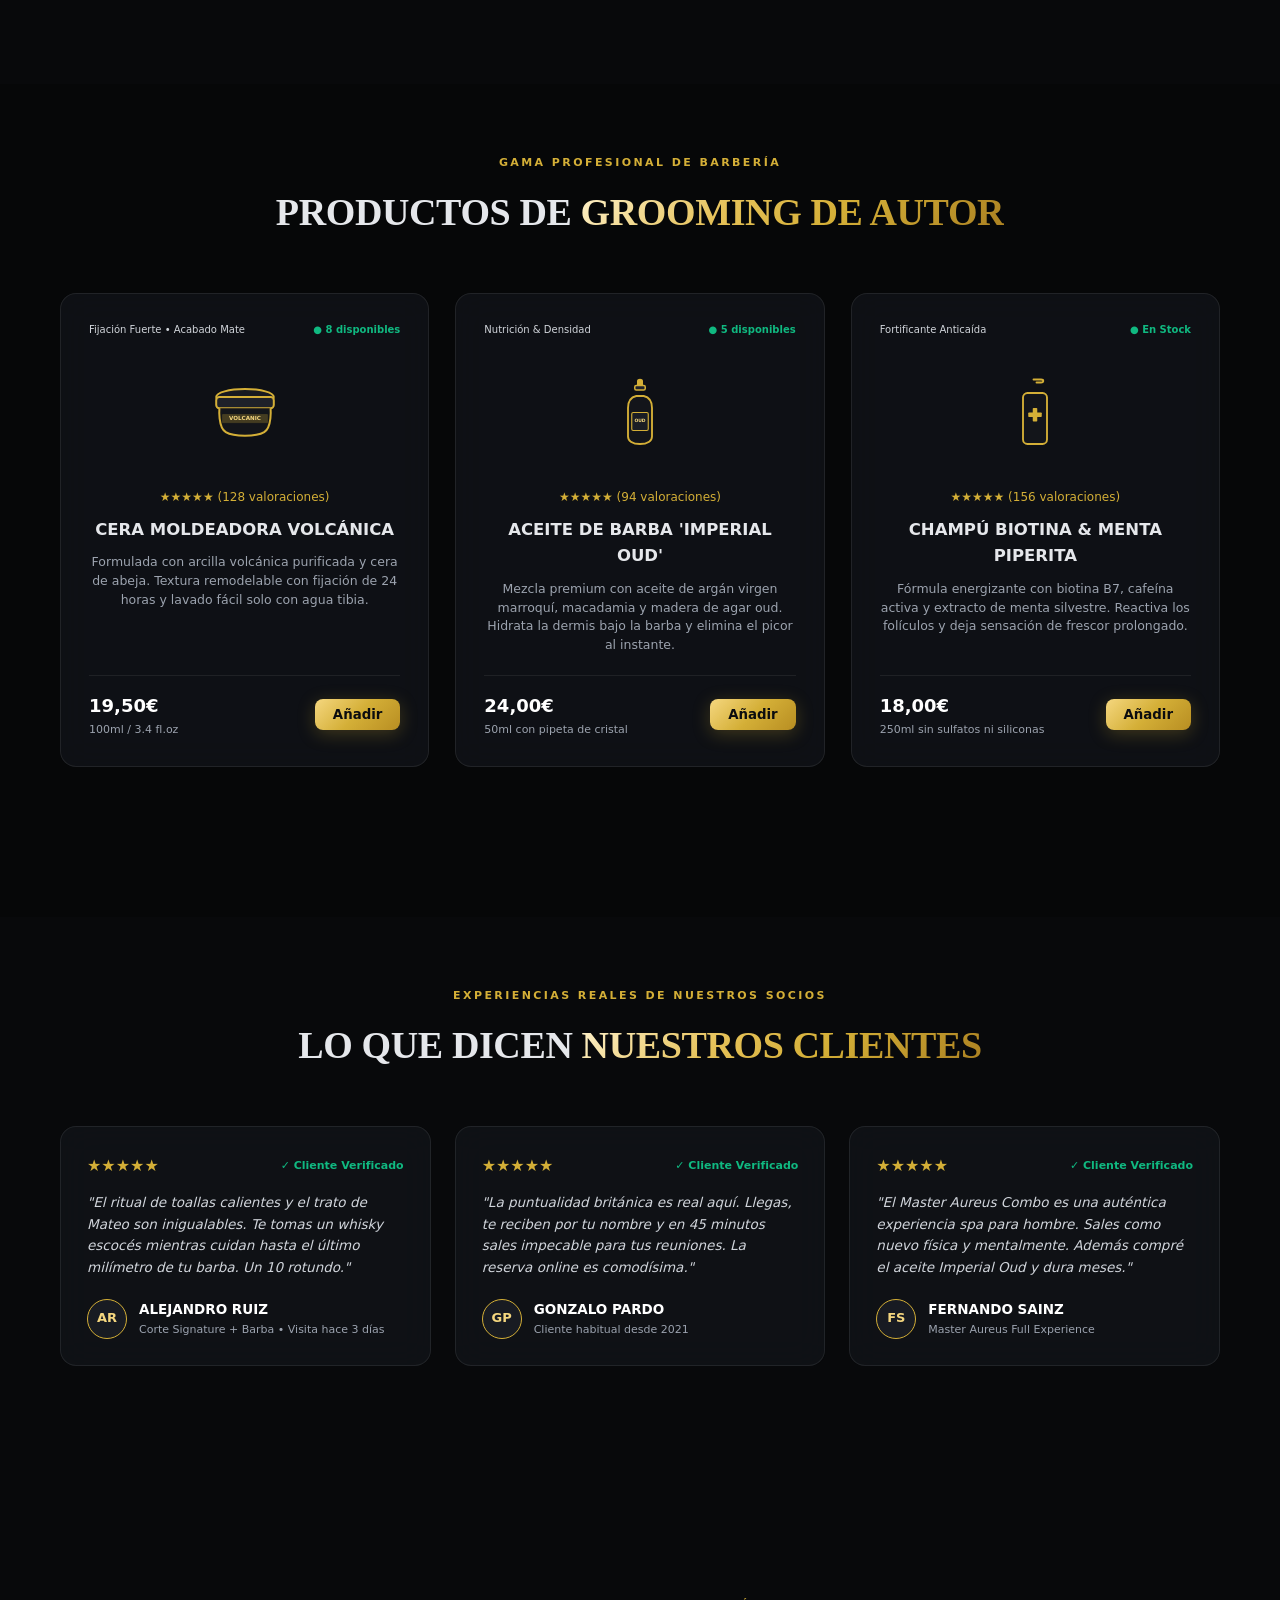
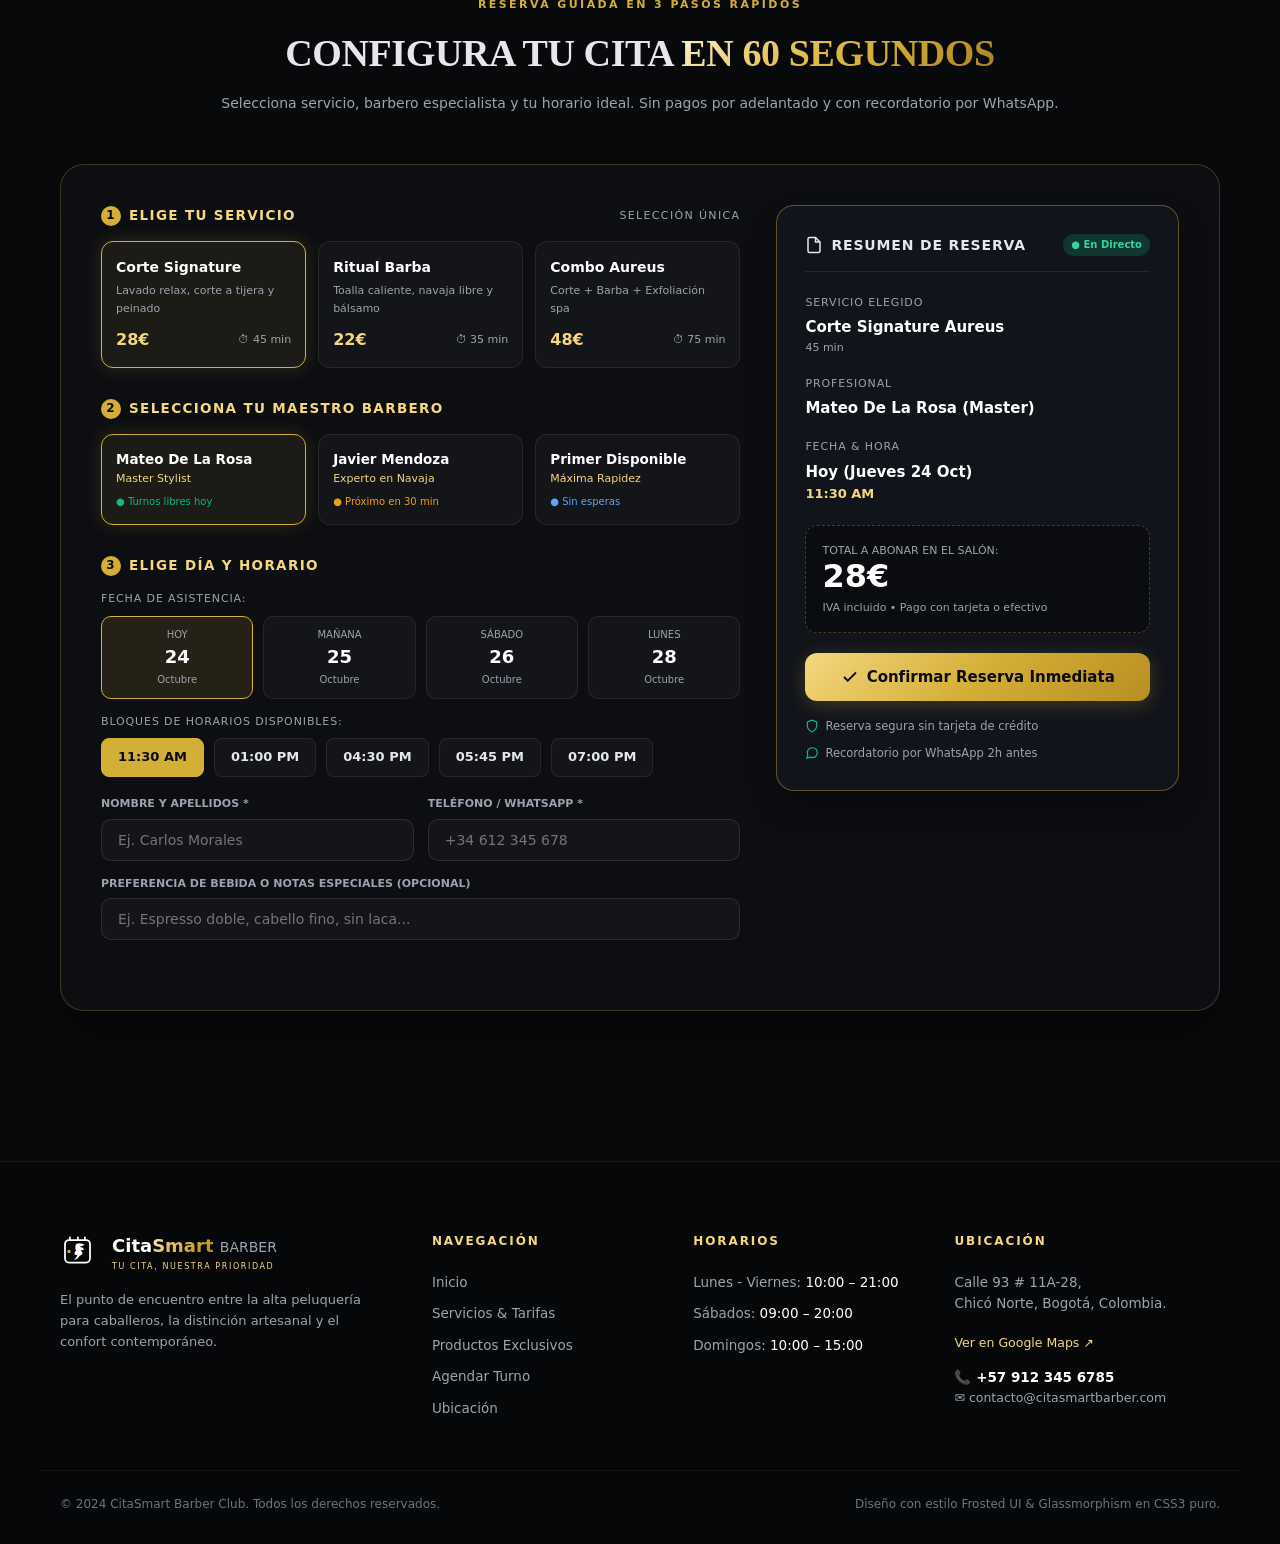
==== commit bd1e8701: "Actualizacion precios" ====
--- a/index.html
+++ b/index.html
@@ -1531,14 +1531,14 @@
       <div class="footer-col">
         <h5>Ubicación</h5>
         <div style="font-size:13.5px; color:#9ca3af; line-height:1.6; margin-bottom:14px;">
-          Avenida de la Libertad 148,<br/>
-          Distrito Salamanca, 28006 Madrid, España.
+          Calle 93 # 11A-28,<br/>
+          Chicó Norte, Bogotá, Colombia.
         </div>
         <a href="https://maps.google.com" target="_blank" style="font-size:12.5px; color:var(--gold-light); display:inline-flex; align-items:center; gap:6px; margin-bottom:8px;">
           Ver en Google Maps ↗
         </a>
         <div style="font-size:13.5px; color:#ffffff; font-weight:600; margin-top:6px;">
-          📞 +34 912 345 678
+          📞 +57 912 345 6785
         </div>
         <div style="font-size:12.5px; color:#9ca3af;">
           ✉ contacto@citasmartbarber.com
@@ -1583,7 +1583,7 @@
         </div>
         <div style="display:flex; justify-content:space-between; border-top:1px solid rgba(255,255,255,0.06); padding-top:8px;">
           <span style="color:#9ca3af;">Total en salón:</span>
-          <span style="font-size:16px; font-weight:700; color:#ffffff;" id="modal-price">28€</span>
+          <span style="font-size:16px; font-weight:700; color:#ffffff;" id="modal-price">35000COP</span>
         </div>
       </div>
 
@@ -1598,7 +1598,7 @@
 
   <!-- Standalone Interactive JavaScript Engine -->
   <script>
-    let currentService = { id: 'corte-signature', name: 'Corte Signature Aureus', price: 28, duration: 45 };
+    let currentService = { id: 'corte-signature', name: 'Corte Signature Aureus', price: 35000, duration: 45 };
     let currentBarber = 'Mateo De La Rosa (Master)';
     let currentDate = 'Hoy (Jueves 24 Oct)';
     let currentTime = '11:30 AM';
@@ -1611,16 +1611,16 @@
 
       document.getElementById('sum-service').innerText = name;
       document.getElementById('sum-duration').innerText = duration + ' min';
-      document.getElementById('sum-price').innerText = price + '€';
+      document.getElementById('sum-price').innerText = price + 'COP';
     }
 
     function selectServiceInWizard(id) {
       const target = document.getElementById('reservar');
       if (target) target.scrollIntoView({ behavior: 'smooth' });
-      if (id === 'corte-signature') setService('corte-signature', 'Corte Signature Aureus', 28, 45);
-      if (id === 'ritual-barba') setService('ritual-barba', 'Ritual Barba & Navaja', 22, 35);
-      if (id === 'tinte-camuflaje') setService('tinte-camuflaje', 'Tinte & Camuflaje Gris', 35, 50);
-      if (id === 'master-aureus') setService('master-aureus', 'Combo Aureus Full Experience', 48, 75);
+      if (id === 'corte-signature') setService('corte-signature', 'Corte Signature Aureus', 35000, 45);
+      if (id === 'ritual-barba') setService('ritual-barba', 'Ritual Barba & Navaja', 45000, 35);
+      if (id === 'tinte-camuflaje') setService('tinte-camuflaje', 'Tinte & Camuflaje Gris', 65000, 50);
+      if (id === 'master-aureus') setService('master-aureus', 'Combo Aureus Full Experience', 120000, 75);
     }
 
     function setBarber(name, cardId) {
@@ -1647,7 +1647,7 @@
     }
 
     function addToCart(productName, price) {
-      alert('✓ ' + productName + ' (' + price.toFixed(2) + '€) añadido a tu bolsa de grooming.');
+      alert('✓ ' + productName + ' (' + price.toFixed(2) + 'COP) añadido a tu bolsa de grooming.');
     }
 
     function confirmBooking() {
@@ -1660,14 +1660,14 @@
       document.getElementById('modal-service').innerText = currentService.name;
       document.getElementById('modal-barber').innerText = currentBarber;
       document.getElementById('modal-datetime').innerText = currentDate + ' - ' + currentTime;
-      document.getElementById('modal-price').innerText = currentService.price + '€';
+      document.getElementById('modal-price').innerText = currentService.price + 'COP';
 
       // WhatsApp link generator
       const waText = encodeURIComponent(
         '¡Hola CitaSmart Barber! Deseo confirmar mi turno:\n\n' +
         '✂ Localizador: ' + code + '\n' +
         '👤 Cliente: ' + name + '\n' +
-        '💈 Servicio: ' + currentService.name + ' (' + currentService.price + '€)\n' +
+        '💈 Servicio: ' + currentService.name + ' (' + currentService.price + 'COP)\n' +
         '🧔 Barbero: ' + currentBarber + '\n' +
         '📅 Fecha/Hora: ' + currentDate + ' a las ' + currentTime + '\n' +
         '📝 Notas: ' + notes + '\n\n¡Muchas gracias!'
